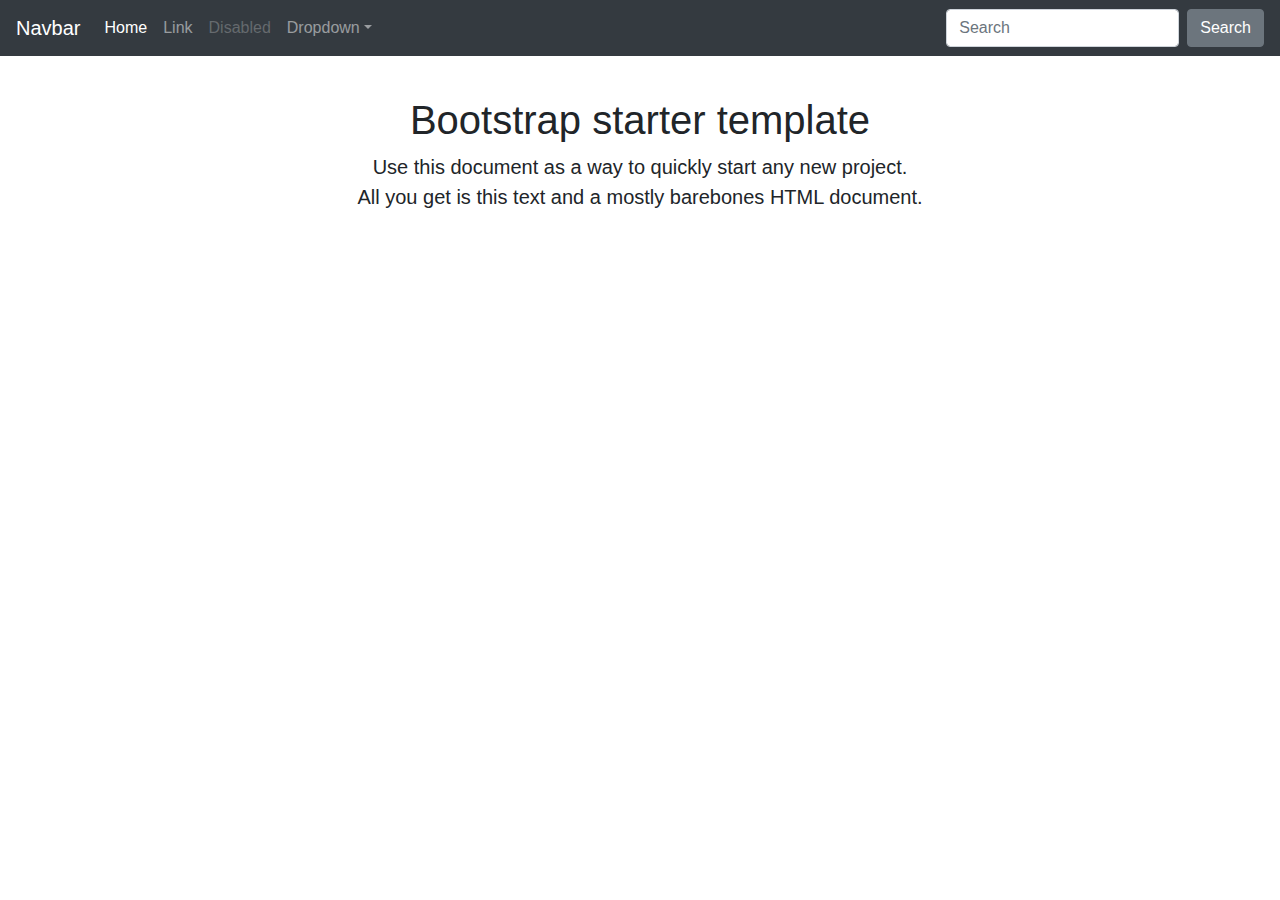
==== index.html @ 19cb0a3c "first commit" ====
<!DOCTYPE html>
<html lang="en">

<head>
    <meta charset="utf-8">
    <meta name="viewport" content="width=device-width, initial-scale=1, shrink-to-fit=no">
    <meta name="description" content="">
    <meta name="author" content="">
    <link rel="icon" href="../../../../favicon.ico">
    <title>Starter Template · Bootstrap</title>
    
    <!--Template based on URL below-->
    <link rel="canonical" href="https://getbootstrap.com/docs/4.3/examples/starter-template/">

    <!-- Bootstrap core CSS -->
    <link rel="stylesheet" href="https://stackpath.bootstrapcdn.com/bootstrap/4.3.1/css/bootstrap.min.css" integrity="sha384-ggOyR0iXCbMQv3Xipma34MD+dH/1fQ784/j6cY/iJTQUOhcWr7x9JvoRxT2MZw1T" crossorigin="anonymous">

    <!-- Place your stylesheet here-->
    <link href="css/stylesheet.css" rel="stylesheet" type="text/css">
</head>

<body>

<nav class="navbar navbar-expand-md navbar-dark bg-dark fixed-top">
    <a class="navbar-brand" href="#">Navbar</a>
    <button class="navbar-toggler" type="button" data-toggle="collapse" data-target="#navbarsExampleDefault" aria-controls="navbarsExampleDefault" aria-expanded="false" aria-label="Toggle navigation">
        <span class="navbar-toggler-icon"></span>
    </button>

    <div class="collapse navbar-collapse" id="navbarsExampleDefault">
        <ul class="navbar-nav mr-auto">
            <li class="nav-item active">
                <a class="nav-link" href="#">Home <span class="sr-only">(current)</span></a>
            </li>
            <li class="nav-item">
                <a class="nav-link" href="#">Link</a>
            </li>
            <li class="nav-item">
                <a class="nav-link disabled" href="#" tabindex="-1" aria-disabled="true">Disabled</a>
            </li>
            <li class="nav-item dropdown">
                <a class="nav-link dropdown-toggle" href="#" id="dropdown01" data-toggle="dropdown" aria-haspopup="true" aria-expanded="false">Dropdown</a>
                <div class="dropdown-menu" aria-labelledby="dropdown01">
                    <a class="dropdown-item" href="#">Action</a>
                    <a class="dropdown-item" href="#">Another action</a>
                    <a class="dropdown-item" href="#">Something else here</a>
                </div>
            </li>
        </ul>
        <form class="form-inline my-2 my-lg-0">
            <input class="form-control mr-sm-2" type="text" placeholder="Search" aria-label="Search">
            <button class="btn btn-secondary my-2 my-sm-0" type="submit">Search</button>
        </form>
    </div>
</nav>

    <main role="main" class="container">

        <div class="text-center mt-5 pt-5">
            <h1>Bootstrap starter template</h1>
            <p class="lead">Use this document as a way to quickly start any new project.<br> All you get is this text and a mostly barebones HTML document.</p>
        </div>

    </main><!-- /.container -->


    <!-- Bootstrap core JavaScript
    ================================================== -->
    <!-- Placed at the end of the document so the pages load faster -->
    <script src="https://code.jquery.com/jquery-3.3.1.slim.min.js" integrity="sha384-q8i/X+965DzO0rT7abK41JStQIAqVgRVzpbzo5smXKp4YfRvH+8abtTE1Pi6jizo" crossorigin="anonymous"></script>
    <script src="https://cdnjs.cloudflare.com/ajax/libs/popper.js/1.14.7/umd/popper.min.js" integrity="sha384-UO2eT0CpHqdSJQ6hJty5KVphtPhzWj9WO1clHTMGa3JDZwrnQq4sF86dIHNDz0W1" crossorigin="anonymous"></script>
    <script src="https://stackpath.bootstrapcdn.com/bootstrap/4.3.1/js/bootstrap.min.js" integrity="sha384-JjSmVgyd0p3pXB1rRibZUAYoIIy6OrQ6VrjIEaFf/nJGzIxFDsf4x0xIM+B07jRM" crossorigin="anonymous"></script>
    
    <script src="js/script.js"></script>

</body>
</html>
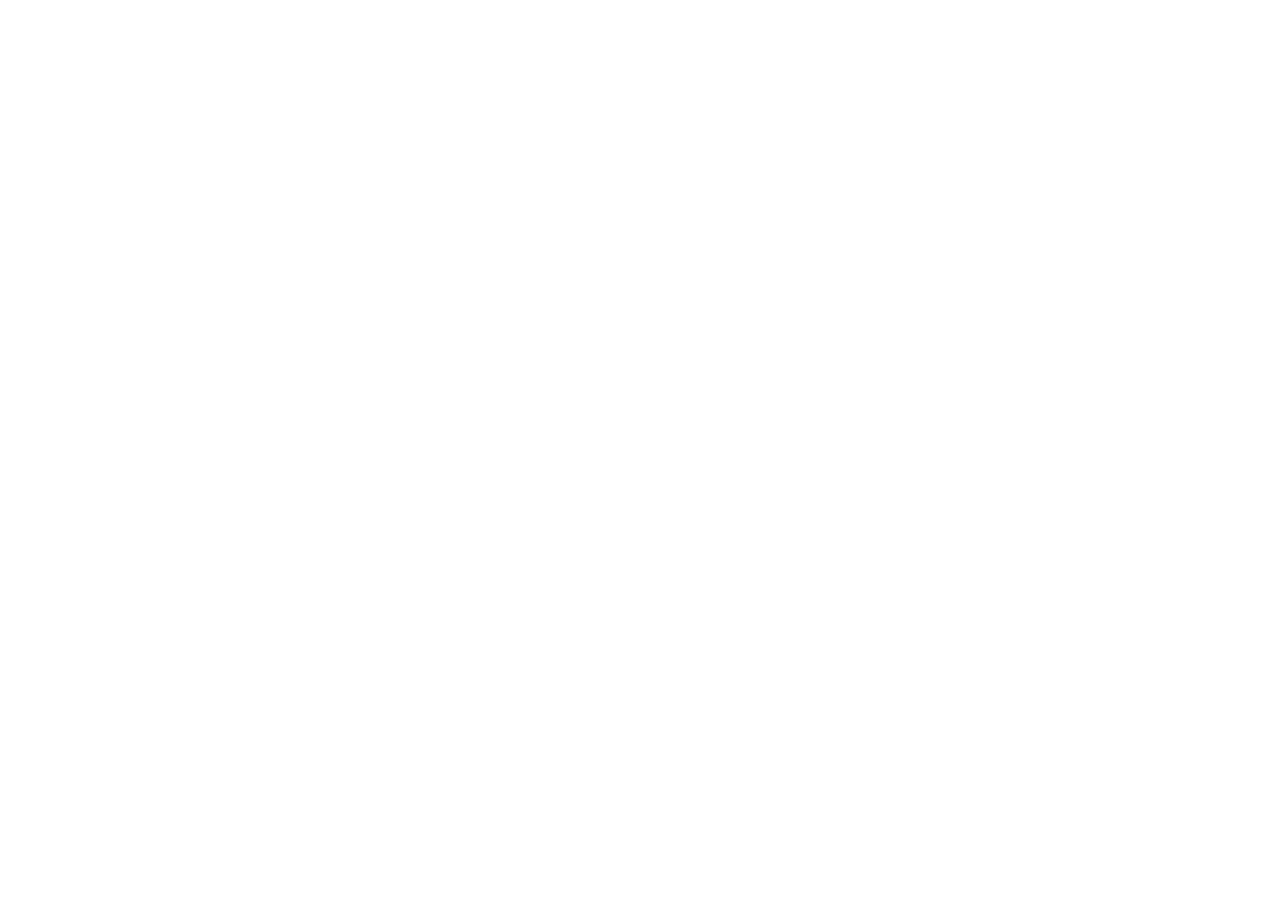
==== commit 847b1616: "navbar tracker done" ====
--- a/index.html
+++ b/index.html
@@ -9,69 +9,27 @@
     <link rel="icon" href="../../../../favicon.ico">
     <title>Starter Template · Bootstrap</title>
     
-    <!--Template based on URL below-->
-    <link rel="canonical" href="https://getbootstrap.com/docs/4.3/examples/starter-template/">
-
     <!-- Bootstrap core CSS -->
-    <link rel="stylesheet" href="https://stackpath.bootstrapcdn.com/bootstrap/4.3.1/css/bootstrap.min.css" integrity="sha384-ggOyR0iXCbMQv3Xipma34MD+dH/1fQ784/j6cY/iJTQUOhcWr7x9JvoRxT2MZw1T" crossorigin="anonymous">
-
+    <link href="https://cdn.jsdelivr.net/npm/bootstrap@5.2.0-beta1/dist/css/bootstrap.min.css" rel="stylesheet" integrity="sha384-0evHe/X+R7YkIZDRvuzKMRqM+OrBnVFBL6DOitfPri4tjfHxaWutUpFmBp4vmVor" crossorigin="anonymous">
+    <script src="https://kit.fontawesome.com/2605022e81.js" crossorigin="anonymous"></script>
     <!-- Place your stylesheet here-->
     <link href="css/stylesheet.css" rel="stylesheet" type="text/css">
 </head>
 
 <body>
 
-<nav class="navbar navbar-expand-md navbar-dark bg-dark fixed-top">
-    <a class="navbar-brand" href="#">Navbar</a>
-    <button class="navbar-toggler" type="button" data-toggle="collapse" data-target="#navbarsExampleDefault" aria-controls="navbarsExampleDefault" aria-expanded="false" aria-label="Toggle navigation">
-        <span class="navbar-toggler-icon"></span>
-    </button>
-
-    <div class="collapse navbar-collapse" id="navbarsExampleDefault">
-        <ul class="navbar-nav mr-auto">
-            <li class="nav-item active">
-                <a class="nav-link" href="#">Home <span class="sr-only">(current)</span></a>
-            </li>
-            <li class="nav-item">
-                <a class="nav-link" href="#">Link</a>
-            </li>
-            <li class="nav-item">
-                <a class="nav-link disabled" href="#" tabindex="-1" aria-disabled="true">Disabled</a>
-            </li>
-            <li class="nav-item dropdown">
-                <a class="nav-link dropdown-toggle" href="#" id="dropdown01" data-toggle="dropdown" aria-haspopup="true" aria-expanded="false">Dropdown</a>
-                <div class="dropdown-menu" aria-labelledby="dropdown01">
-                    <a class="dropdown-item" href="#">Action</a>
-                    <a class="dropdown-item" href="#">Another action</a>
-                    <a class="dropdown-item" href="#">Something else here</a>
-                </div>
-            </li>
-        </ul>
-        <form class="form-inline my-2 my-lg-0">
-            <input class="form-control mr-sm-2" type="text" placeholder="Search" aria-label="Search">
-            <button class="btn btn-secondary my-2 my-sm-0" type="submit">Search</button>
-        </form>
-    </div>
-</nav>
-
-    <main role="main" class="container">
-
-        <div class="text-center mt-5 pt-5">
-            <h1>Bootstrap starter template</h1>
-            <p class="lead">Use this document as a way to quickly start any new project.<br> All you get is this text and a mostly barebones HTML document.</p>
-        </div>
-
-    </main><!-- /.container -->
+     <main></main>
 
 
     <!-- Bootstrap core JavaScript
     ================================================== -->
     <!-- Placed at the end of the document so the pages load faster -->
-    <script src="https://code.jquery.com/jquery-3.3.1.slim.min.js" integrity="sha384-q8i/X+965DzO0rT7abK41JStQIAqVgRVzpbzo5smXKp4YfRvH+8abtTE1Pi6jizo" crossorigin="anonymous"></script>
     <script src="https://cdnjs.cloudflare.com/ajax/libs/popper.js/1.14.7/umd/popper.min.js" integrity="sha384-UO2eT0CpHqdSJQ6hJty5KVphtPhzWj9WO1clHTMGa3JDZwrnQq4sF86dIHNDz0W1" crossorigin="anonymous"></script>
     <script src="https://stackpath.bootstrapcdn.com/bootstrap/4.3.1/js/bootstrap.min.js" integrity="sha384-JjSmVgyd0p3pXB1rRibZUAYoIIy6OrQ6VrjIEaFf/nJGzIxFDsf4x0xIM+B07jRM" crossorigin="anonymous"></script>
+    <script src="https://cdn.jsdelivr.net/npm/bootstrap@5.2.0-beta1/dist/js/bootstrap.bundle.min.js" integrity="sha384-pprn3073KE6tl6bjs2QrFaJGz5/SUsLqktiwsUTF55Jfv3qYSDhgCecCxMW52nD2" crossorigin="anonymous"></script>
     
+    <script src="https://d3js.org/d3.v7.min.js"></script>
     <script src="js/script.js"></script>
 
-</body>
+  </body>
 </html>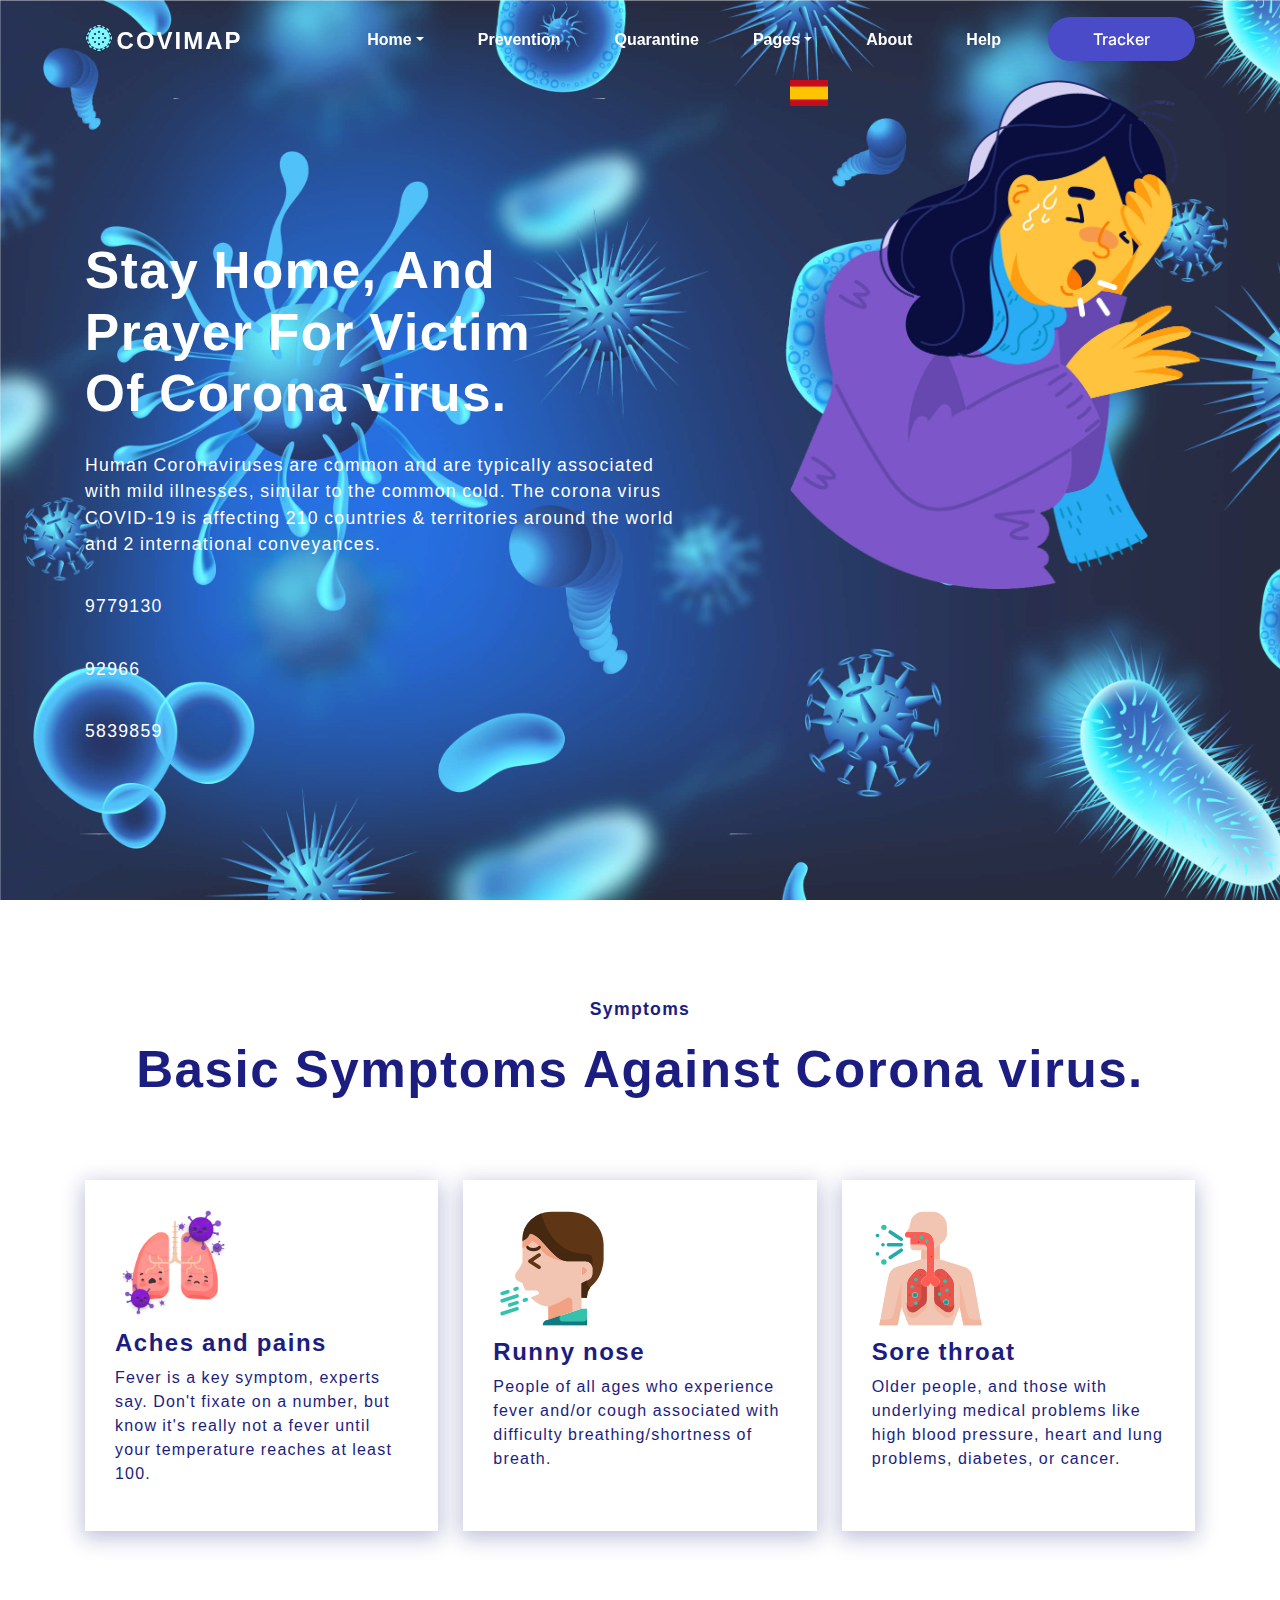
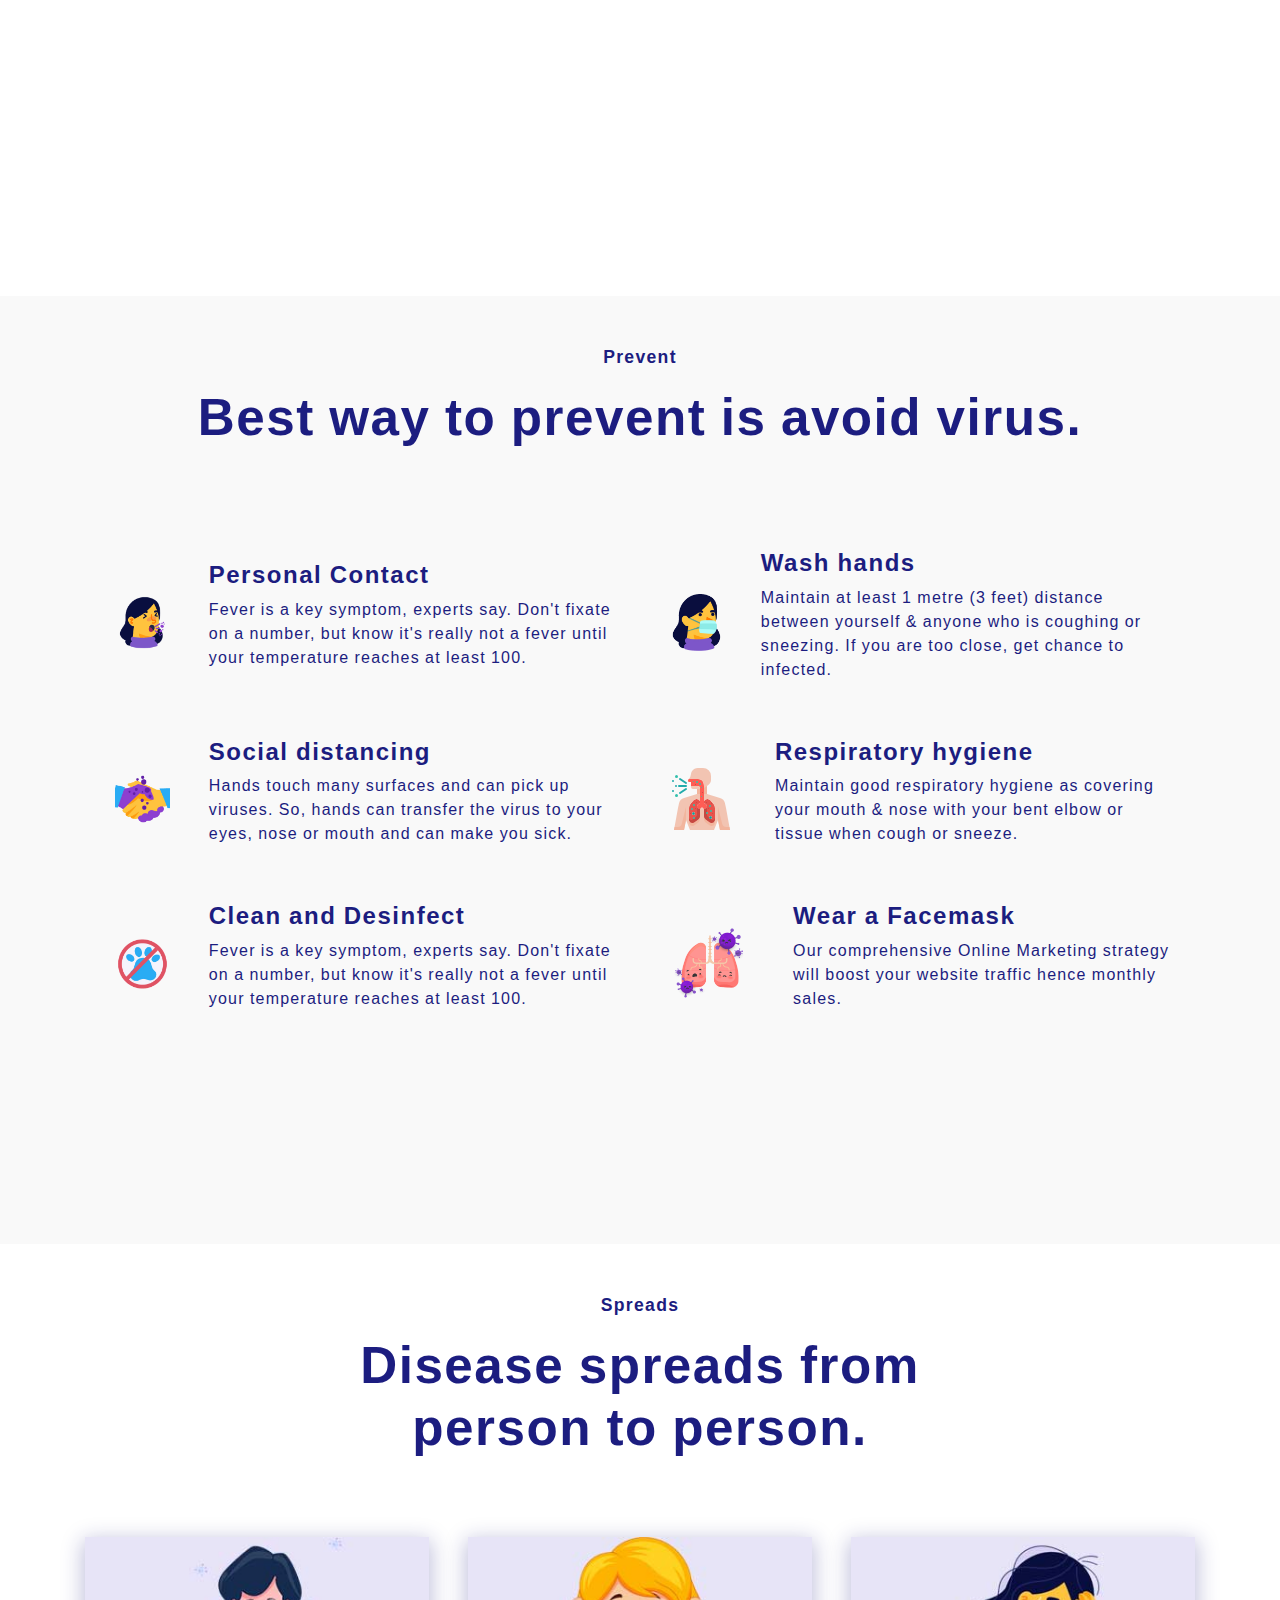
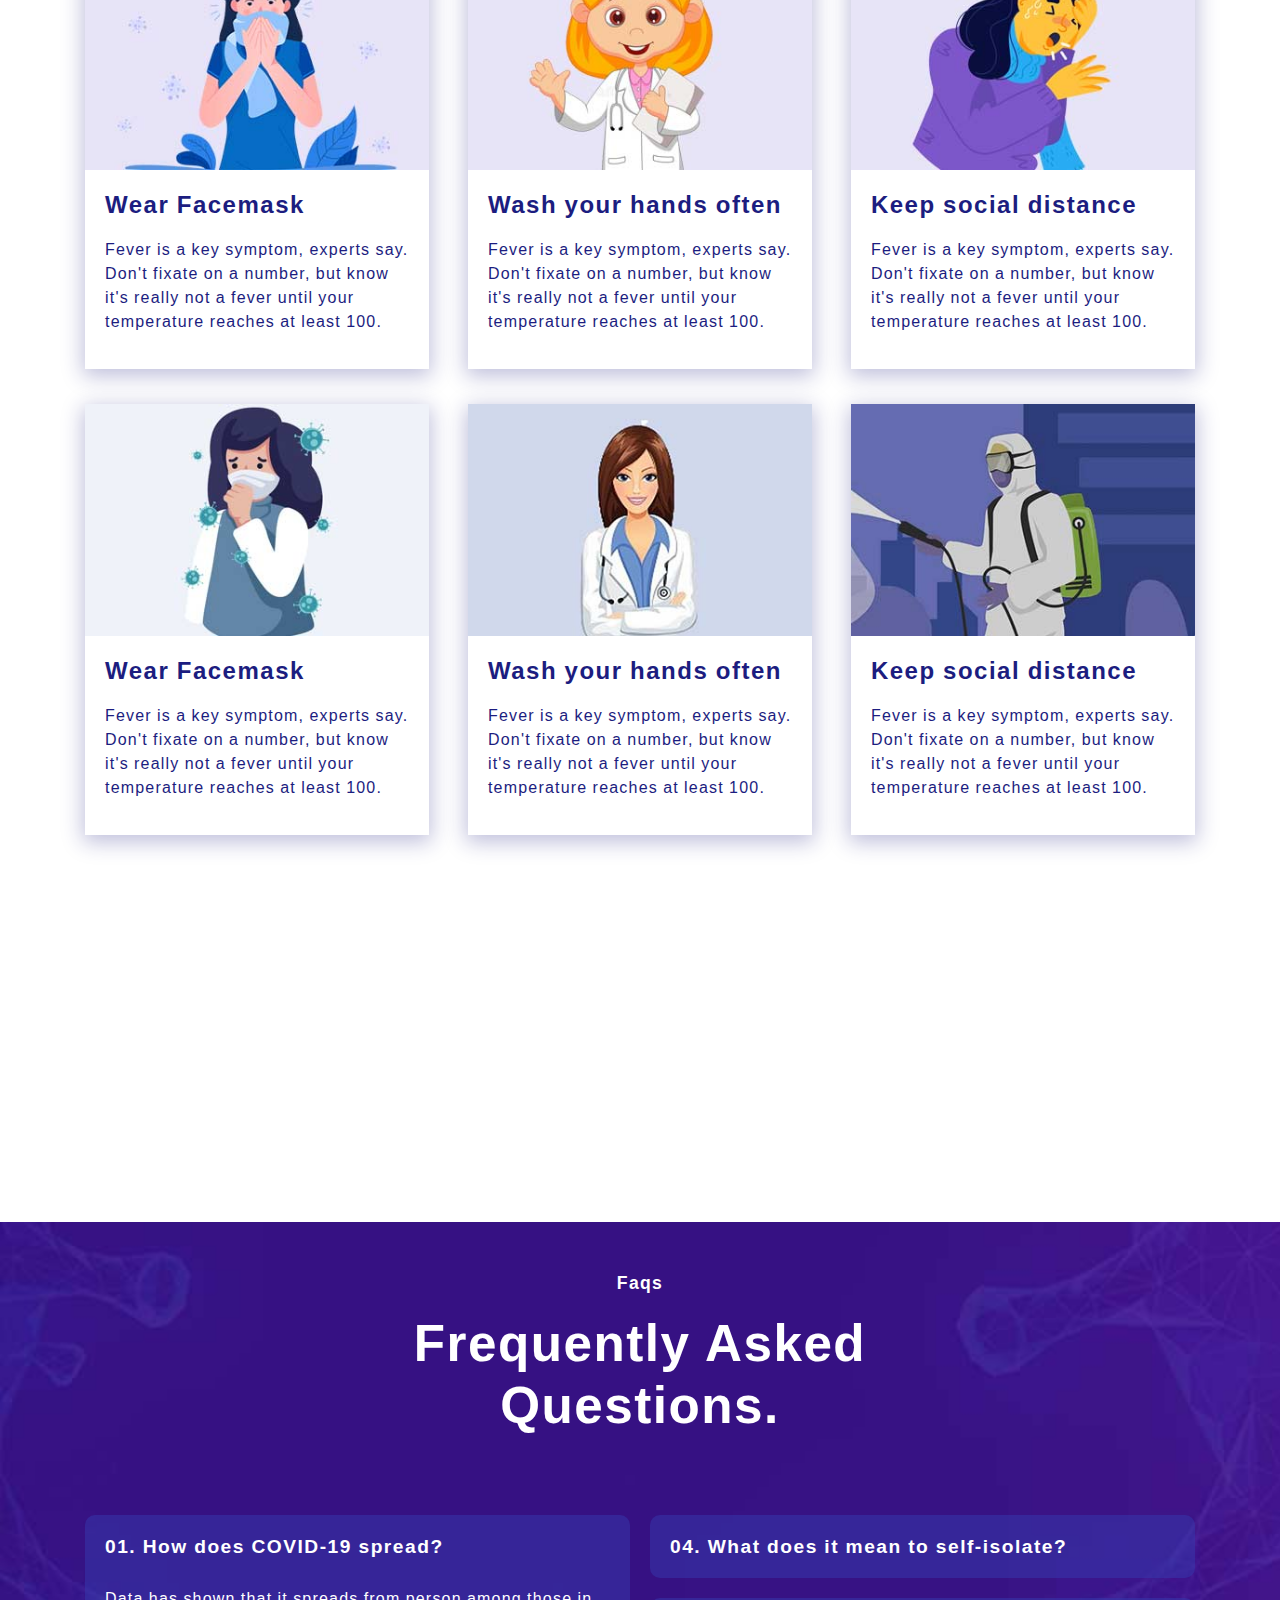
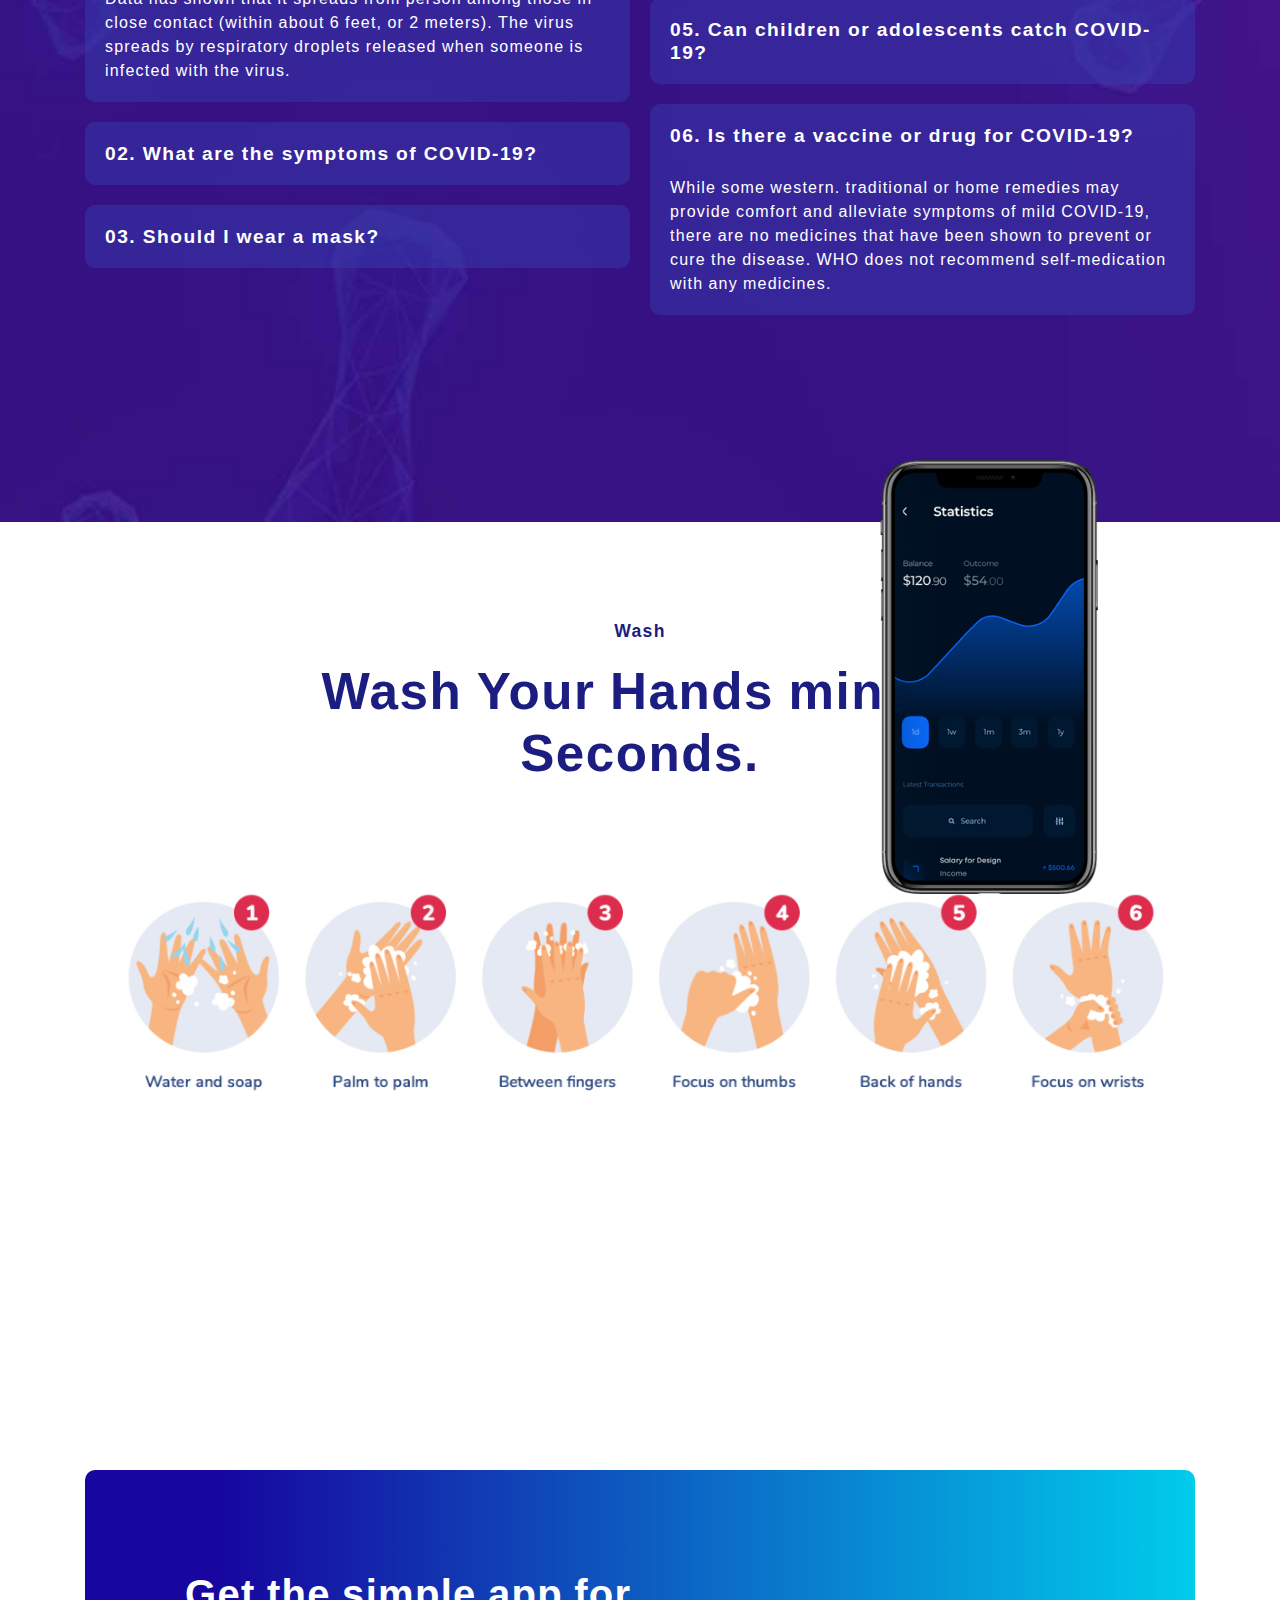
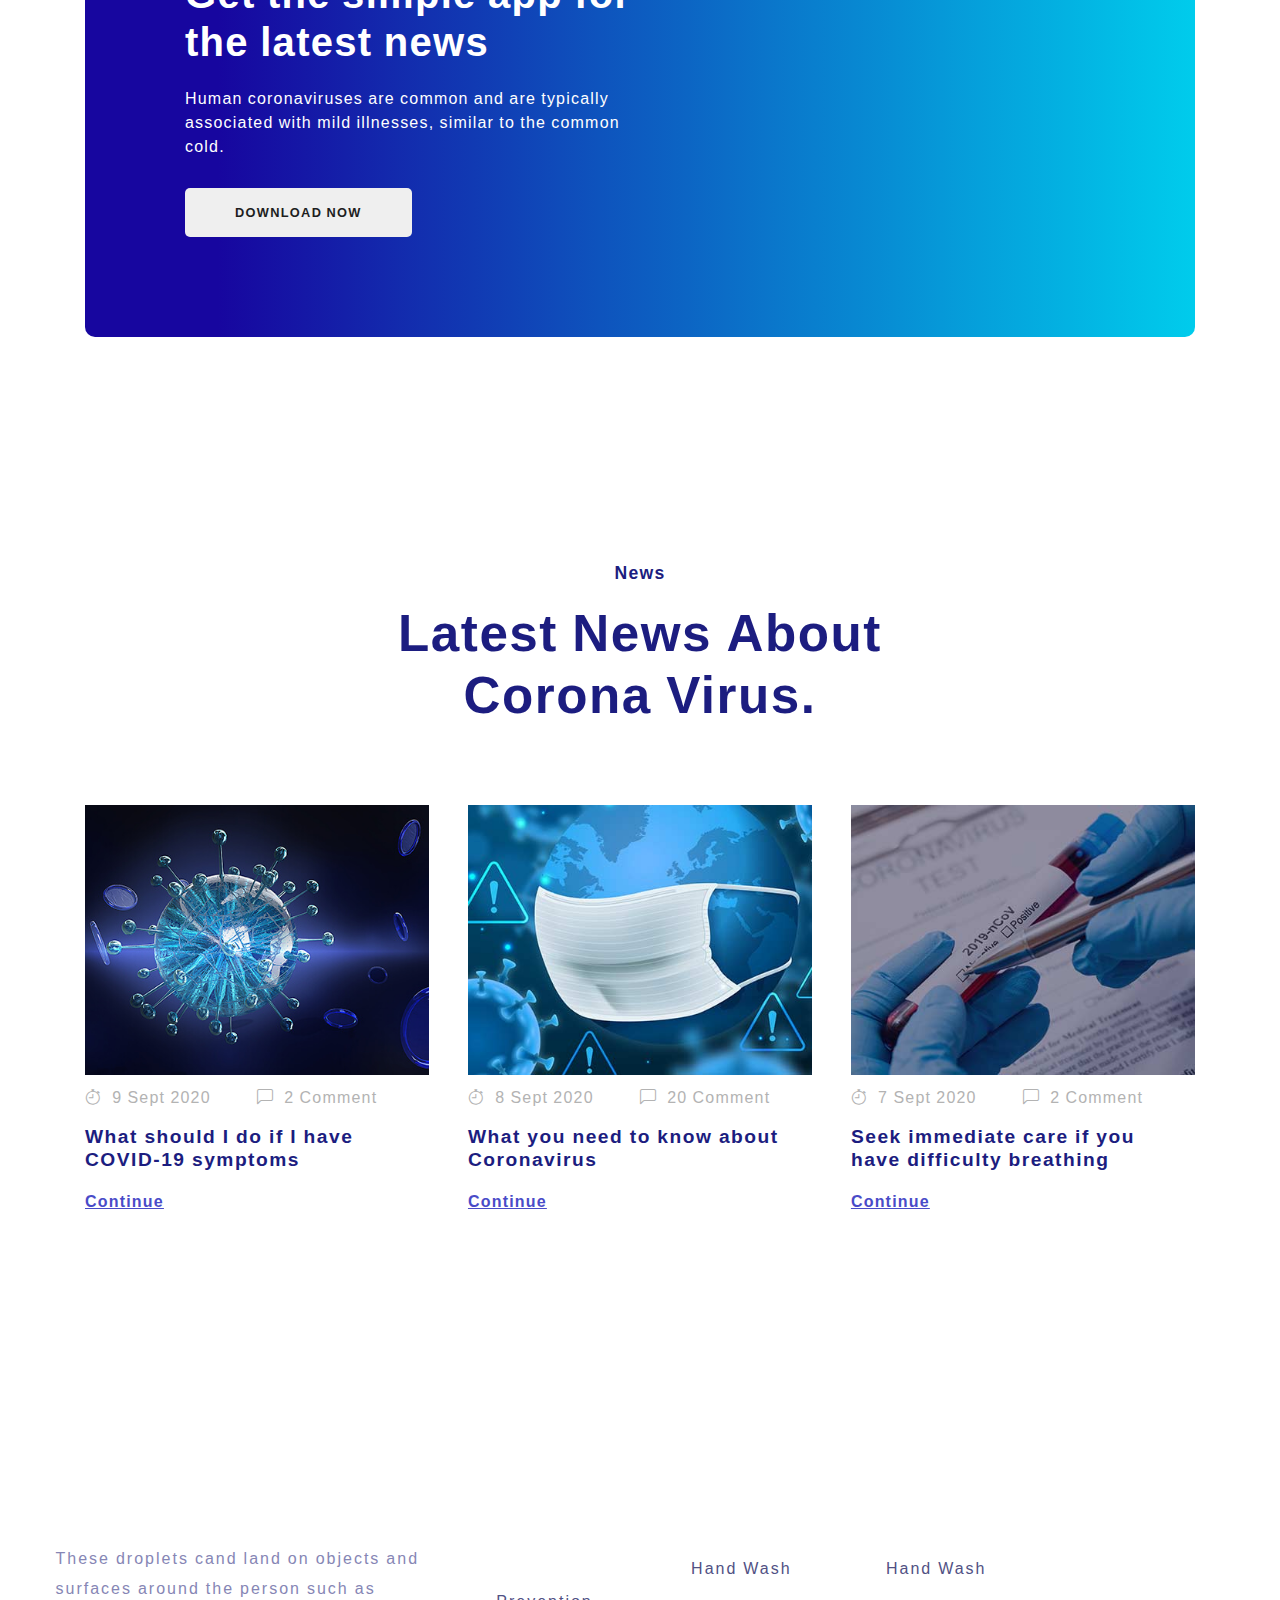
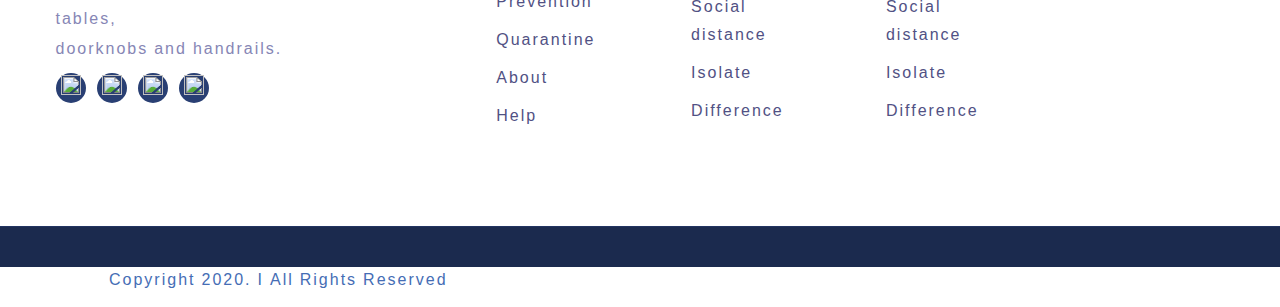
==== commit c74665e3: "guillemDev" ====
--- a/index.html
+++ b/index.html
@@ -7,29 +7,479 @@
     <meta name="description" content="">
     <meta name="author" content="">
     <link rel="icon" href="../../../../favicon.ico">
-    <title>Starter Template · Bootstrap</title>
+    <title>COVID Tracker</title>
     
+    <!--Template based on URL below-->
+    <link rel="canonical" href="https://getbootstrap.com/docs/4.3/examples/starter-template/">
+
     <!-- Bootstrap core CSS -->
-    <link href="https://cdn.jsdelivr.net/npm/bootstrap@5.2.0-beta1/dist/css/bootstrap.min.css" rel="stylesheet" integrity="sha384-0evHe/X+R7YkIZDRvuzKMRqM+OrBnVFBL6DOitfPri4tjfHxaWutUpFmBp4vmVor" crossorigin="anonymous">
-    <script src="https://kit.fontawesome.com/2605022e81.js" crossorigin="anonymous"></script>
+    <link rel="stylesheet" href="https://stackpath.bootstrapcdn.com/bootstrap/4.3.1/css/bootstrap.min.css" integrity="sha384-ggOyR0iXCbMQv3Xipma34MD+dH/1fQ784/j6cY/iJTQUOhcWr7x9JvoRxT2MZw1T" crossorigin="anonymous">
+
+		<!-- Bootstrap icons -->
+		<link rel="stylesheet" href="https://cdn.jsdelivr.net/npm/bootstrap-icons@1.3.0/font/bootstrap-icons.css">
+
     <!-- Place your stylesheet here-->
     <link href="css/stylesheet.css" rel="stylesheet" type="text/css">
 </head>
 
 <body>
-
-     <main></main>
-
-
-    <!-- Bootstrap core JavaScript
-    ================================================== -->
-    <!-- Placed at the end of the document so the pages load faster -->
-    <script src="https://cdnjs.cloudflare.com/ajax/libs/popper.js/1.14.7/umd/popper.min.js" integrity="sha384-UO2eT0CpHqdSJQ6hJty5KVphtPhzWj9WO1clHTMGa3JDZwrnQq4sF86dIHNDz0W1" crossorigin="anonymous"></script>
-    <script src="https://stackpath.bootstrapcdn.com/bootstrap/4.3.1/js/bootstrap.min.js" integrity="sha384-JjSmVgyd0p3pXB1rRibZUAYoIIy6OrQ6VrjIEaFf/nJGzIxFDsf4x0xIM+B07jRM" crossorigin="anonymous"></script>
-    <script src="https://cdn.jsdelivr.net/npm/bootstrap@5.2.0-beta1/dist/js/bootstrap.bundle.min.js" integrity="sha384-pprn3073KE6tl6bjs2QrFaJGz5/SUsLqktiwsUTF55Jfv3qYSDhgCecCxMW52nD2" crossorigin="anonymous"></script>
-    
-    <script src="https://d3js.org/d3.v7.min.js"></script>
-    <script src="js/script.js"></script>
-
-  </body>
+	<nav class="navbar navbar-bar navbar-expand-lg navbar-dark fixed-top">
+		<div class="container">
+			<a class="navbar-brand" href="#">
+				<img src="/images/coronavirus.png" alt="Coronavirus">
+				COVIMAP
+			</a>
+			<button class="navbar-toggler" type="button" data-toggle="collapse" data-target="#navbarsExampleDefault" aria-controls="navbarsExampleDefault" aria-expanded="false" aria-label="Toggle navigation">
+					<span class="navbar-toggler-icon"></span>
+			</button>
+
+			<div class="collapse navbar-collapse" id="navbarsExampleDefault">
+					<ul class="navbar-nav ml-auto">
+							<li class="nav-item dropdown">
+									<a class="nav-link dropdown-toggle" href="#" id="dropdown01" data-toggle="dropdown" aria-haspopup="true" aria-expanded="false">Home</a>
+									<div class="dropdown-menu" aria-labelledby="dropdown01">
+											<a class="dropdown-item" href="#">Action</a>
+											<a class="dropdown-item" href="#">Another action</a>
+											<a class="dropdown-item" href="#">Something else here</a>
+									</div>
+							</li>
+
+							<li class="nav-item active">
+									<a class="nav-link" href="#">Prevention <span class="sr-only">(current)</span></a>
+							</li>
+
+							<li class="nav-item active">
+									<a class="nav-link" href="#">Quarantine <span class="sr-only">(current)</span></a>
+							</li>
+							
+							<li class="nav-item dropdown">
+									<a class="nav-link dropdown-toggle" href="#" id="dropdown01" data-toggle="dropdown" aria-haspopup="true" aria-expanded="false">Pages</a>
+									<div class="dropdown-menu" aria-labelledby="dropdown01">
+											<a class="dropdown-item" href="#">Action</a>
+											<a class="dropdown-item" href="#">Another action</a>
+											<a class="dropdown-item" href="#">Something else here</a>
+									</div>
+							</li>
+
+							<li class="nav-item active">
+									<a class="nav-link" href="#">About <span class="sr-only">(current)</span></a>
+							</li>
+
+							<li class="nav-item active">
+									<a class="nav-link" href="#">Help <span class="sr-only">(current)</span></a>
+							</li>
+					</ul>
+					<button type="button" class="btn btn-primary">Tracker</button>
+			</div>
+		</div>
+	</nav>
+
+	<main id="hero-1" class="hero-1">
+		<div class="container">
+			<div class="hero-1-box">
+				<div class="hero-1-box-1">
+					<h1>Stay Home, And <br>
+							Prayer For Victim <br>
+							Of Corona virus.
+					</h1>
+
+					<p>Human Coronaviruses are common and are typically associated with mild illnesses, 
+						similar to the common cold. The corona virus COVID-19 is affecting 210 countries 
+						& territories	around the world and 2 international conveyances.
+					</p>
+
+					<div class="country-box">
+						<div class="country-stats-1">
+							<img src="/images/spain_flag.png" alt="Spanish Flag">
+						</div>
+
+						<div class="country-stats-2">
+							<p>9779130</p>
+							<p>92966</p>
+							<p>5839859</p>
+						</div>
+					</div>
+				</div>
+				<div class="hero-1-box-2">
+					<img src="/images/banner-right-image1.png" alt="Chica Covid">
+				</div>
+			</div>
+		</div>
+	</main>
+
+	<section id="hero-2" class="container">
+		<div class="text-center mt-5 pt-5">
+				<p>Symptoms</p>
+				<h1>Basic Symptoms Against Corona virus.</h1>
+		</div>
+
+		<div class="illness-box">
+			<div class="illness-box-1">
+				<img src="/images/lungs.png" alt="Lung illness">
+				<h2>Aches and pains</h2>
+				<p>Fever is a key symptom, experts say. Don't fixate on a number, but know it's really not a fever until your temperature reaches at least 100.</p>
+			</div>
+			<div class="illness-box-2">
+				<img src="/images/cough.svg" alt="Cough illness">
+				<h2>Runny nose</h2>
+				<p>People of all ages who experience fever and/or cough associated with difficulty breathing/shortness of breath.</p>
+			</div>
+			<div class="illness-box-3">
+				<img src="/images/breathing.svg" alt="Breath illness">
+				<h2>Sore throat</h2>
+				<p>Older people, and those with underlying medical problems like high blood pressure, heart and lung problems, diabetes, or cancer.</p>
+			</div>
+		</div>
+	</section>
+
+	<div class="hero-3-background-color">
+		<section id="hero-3" class="container">
+			<div class="text-center mt-5 pt-5">
+				<p>Prevent</p>
+				<h1>Best way to prevent is avoid virus.</h1>
+			</div>
+
+			<div class="prevent-box">
+				<div class="prevent-box-1">
+					<div class="prevent-box-hexagon">
+						<img src="/images/icon2.png" alt="Icon 1">
+					</div>
+					<div class="prevent-box-1-info">
+						<h2>Personal Contact</h2>
+						<p>Fever is a key symptom, experts say. Don't fixate on a number, but know it's really not a fever until your temperature reaches at least 100.</p>
+					</div>
+				</div>
+
+				<div class="prevent-box-2">
+					<div class="prevent-box-hexagon">
+						<img src="/images/icon4.png" alt="Icon 2">
+					</div>
+					<div class="prevent-box-2-info">
+						<h2>Wash hands</h2>
+						<p>Maintain at least 1 metre (3 feet) distance between yourself & anyone who is coughing or sneezing. If you are too close, get chance to infected.</p>
+					</div>
+				</div>
+
+				<div class="prevent-box-3">
+					<div class="prevent-box-hexagon">
+						<img src="/images/icon5.png" alt="Icon 3">
+					</div>
+					<div class="prevent-box-3-info">
+						<h2>Social distancing</h2>
+						<p>Hands touch many surfaces and can pick up viruses. So, hands can transfer the virus to your eyes, nose or mouth and can make you sick.</p>
+					</div>
+				</div>
+
+				<div class="prevent-box-4">
+					<div class="prevent-box-hexagon">
+						<img src="/images/breathing.svg" alt="Icon 4">
+					</div>
+					<div class="prevent-box-4-info">
+						<h2>Respiratory hygiene</h2>
+						<p>Maintain good respiratory hygiene as covering your mouth & nose with your bent elbow or tissue when cough or sneeze.</p>
+					</div>
+				</div>
+
+				<div class="prevent-box-5">
+					<div class="prevent-box-hexagon">
+						<img src="/images/icon6.png" alt="Icon 5">
+					</div>
+					<div class="prevent-box-5-info">
+						<h2>Clean and Desinfect</h2>
+						<p>Fever is a key symptom, experts say. Don't fixate on a number, but know it's really not a fever until your temperature reaches at least 100.</p>
+					</div>
+				</div>
+
+				<div class="prevent-box-6">
+					<div class="prevent-box-hexagon">
+						<img src="/images/lungs.png" alt="Icon 6">
+					</div>
+					<div class="prevent-box-6-info">
+						<h2>Wear a Facemask</h2>
+						<p>Our comprehensive Online Marketing strategy will boost your website traffic hence monthly sales.</p>
+					</div>
+				</div>
+			</div>
+		</section>
+
+		<div class="hero-4-background-color">
+			<section id="hero-4" class="container">
+				<div class="text-center mt-5 pt-5">
+					<p>Spreads</p>
+					<h1>Disease spreads from <br>
+						person to person.
+					</h1>
+				</div>
+
+				<div class="spreads-box">
+					<div class="spreads-box-1">
+						<img src="/images/p-1.jpg" alt="Image 1">
+						<h2>Wear Facemask</h2>
+						<p>Fever is a key symptom, experts say. Don't fixate on a number, but know it's really not a fever until your temperature reaches at least 100.</p>
+					</div>
+
+					<div class="spreads-box-2">
+						<img src="/images/p-2.jpg" alt="Image 2">
+						<h2>Wash your hands often</h2>
+						<p>Fever is a key symptom, experts say. Don't fixate on a number, but know it's really not a fever until your temperature reaches at least 100.</p>
+					</div>
+
+					<div class="spreads-box-3">
+						<img src="/images/p-3.jpg" alt="Image 3">
+						<h2>Keep social distance</h2>
+						<p>Fever is a key symptom, experts say. Don't fixate on a number, but know it's really not a fever until your temperature reaches at least 100.</p>
+					</div>
+
+					<div class="spreads-box-4">
+						<img src="/images/p-4.jpg" alt="Image 4">
+						<h2>Wear Facemask</h2>
+						<p>Fever is a key symptom, experts say. Don't fixate on a number, but know it's really not a fever until your temperature reaches at least 100.</p>
+					</div>
+
+					<div class="spreads-box-5">
+						<img src="/images/p-5.jpg" alt="Image 5">
+						<h2>Wash your hands often</h2>
+						<p>Fever is a key symptom, experts say. Don't fixate on a number, but know it's really not a fever until your temperature reaches at least 100.</p>
+					</div>
+
+					<div class="spreads-box-6">
+						<img src="/images/p-6.jpg" alt="Image 6">
+						<h2>Keep social distance</h2>
+						<p>Fever is a key symptom, experts say. Don't fixate on a number, but know it's really not a fever until your temperature reaches at least 100.</p>
+					</div>
+				</div>
+			</section>
+
+			<div class="hero-5-background-image">
+				<div id="hero-5" class="container">
+					<div class="text-center mt-5 pt-5">
+						<p>Faqs</p>
+						<h1>Frequently Asked <br>
+							Questions.
+						</h1>
+					</div>
+
+					<div class="faqs-box">
+						<div class="faqs-box-1">
+							<div class="faqs-box-1-1">
+								<h3>01. How does COVID-19 spread?</h3>
+								<p>Data has shown that it spreads from person among
+									those in close contact (within about 6 feet, or 2 meters).
+									The virus spreads by respiratory droplets released when 
+									someone is infected with the virus.
+								</p>
+							</div>
+							<div class="faqs-box-1-2">
+								<h3>02. What are the symptoms of COVID-19?</h3>
+							</div>
+							<div class="faqs-box-1-3">
+								<h3>03. Should I wear a mask?</h3>
+							</div>
+						</div>
+
+						<div class="faqs-box-2">
+							<div class="faqs-box-2-1">
+								<h3>04. What does it mean to self-isolate?</h3>
+							</div>
+							<div class="faqs-box-2-2">
+								<h3>05. Can children or adolescents catch COVID-19?</h3>
+							</div>
+							<div class="faqs-box-2-3">
+								<h3>06. Is there a vaccine or drug for COVID-19?</h3>
+								<p>While some western. traditional or home remedies may
+									provide comfort and alleviate symptoms of mild COVID-19,
+									there are no medicines that have been shown to prevent or cure
+									the disease. WHO does not recommend self-medication with any medicines.
+								</p>
+							</div>
+						</div>
+					</div>
+				</div>
+			</div>
+
+			<div class="hero-6-background-color">
+				<div id="hero-6" class="container">
+					<div class="text-center mt-5 pt-5">
+						<p>Wash</p>
+						<h1>Wash Your Hands min 20 <br>
+							Seconds.
+						</h1>
+					</div>
+					<div class="hero-6-image">
+						<img src="/images/wash.png" alt="Wash Hands">
+					</div>
+				</div>
+			</div>
+
+			<div class="hero-7-background-color">
+				<div id="hero-7" class="container">
+					<div class="app-box-background-color">
+						<div class="app-box">
+							<div class="app-box-1">
+								<h2>Get the simple app for the latest news</h2>
+								<p>Human coronaviruses are common and are typically associated with mild illnesses, similar to the common cold.</p>
+								<button type="submit">DOWNLOAD NOW</button>
+							</div>
+							<div class="app-box-2">
+								<img src="/images/phone-1.png" alt="iPhone 1">
+							</div>
+						</div>
+					</div>
+				</div>
+			</div>
+
+			<div class="hero-8-background-color">
+				<div id="hero-8" class="container">
+					<div class="text-center mt-5 pt-5">
+						<p>News</p>
+						<h1>Latest News About <br>
+							Corona Virus.
+						</h1>
+					</div>
+
+					<div class="news-box">
+						<div class="news-box-1">
+							<img src="/images/blog-1.jpg" alt="Image 1">
+							<div class="news-box-data">
+								<div class="news-box-data-1">
+									<p><i class="bi bi-stopwatch"></i>9 Sept 2020</p>
+								</div>
+								<div class="news-box-data-2">
+									<p><i class="bi bi-chat-left"></i>2 Comment</p>
+								</div>
+							</div>
+							<h2>What should I do if I have COVID-19 symptoms</h2>
+							<a href="#">Continue</a>
+						</div>
+						<div class="news-box-2">
+							<img src="/images/blog-2.jpg" alt="Image 1">
+							<div class="news-box-data">
+								<div class="news-box-data-1">
+									<p><i class="bi bi-stopwatch"></i>8 Sept 2020</p>
+								</div>
+								<div class="news-box-data-2">
+									<p><i class="bi bi-chat-left"></i>20 Comment</p>
+								</div>
+							</div>
+							<h2>What you need to know about Coronavirus</h2>
+							<a href="#">Continue</a>
+						</div>
+						<div class="news-box-3">
+							<img src="/images/blog-3.jpg" alt="Image 1">
+							<div class="news-box-data">
+								<div class="news-box-data-1">
+									<p><i class="bi bi-stopwatch"></i>7 Sept 2020</p>
+								</div>
+								<div class="news-box-data-2">
+									<p><i class="bi bi-chat-left"></i>2 Comment</p>
+								</div>
+							</div>
+							<h2>Seek immediate care if you have difficulty breathing</h2>
+							<a href="#">Continue</a>
+						</div>
+					</div>
+				</div>
+			</div>
+		</div>
+	</div>
+
+	<footer>
+		<div class="bottom">
+				<div class="container">
+					<div class="seccion1">
+							<img src="images/logo-white.png">
+							<p class="subti">These droplets cand land on objects and<br>surfaces around the person such as
+									tables,<br>doorknobs and handrails.</p>
+							<div class="red-social">
+									<div class="container-reds">
+											<img src="images/icons/facebook.png" class="Facebook" height="20" width="20">
+									</div>
+									<div class="container-reds">
+											<img src="images/icons/Twitter.png" class="Twitter" height="20" width="20">
+									</div>
+									<div class="container-reds">
+											<img src="images/icons/Linkedin.png" class="Linkedin" height="20" width="20">
+									</div>
+									<div class="container-reds">
+											<img src="images/icons/Youtube.png" class="Youtube" height="20" width="20">
+									</div>
+							</div>
+					</div>
+					<div class="container2">
+						<div class="seccion2">
+								<h3 class="Titulo">Quick Links</h3>
+								<ul style="list-style-type: none;">
+										<li>
+												<a class="sub">Prevention</a>
+										</li>
+										<li>
+												<a class="sub">Quarantine</a>
+										</li>
+										<li>
+												<a class="sub">About</a>
+										</li>
+										<li>
+												<a class="sub">Help</a>
+										</li>
+								</ul>
+						</div>
+					</div>
+						<div class="container3">
+							<div class="seccion3">
+									<h3 class="Titulo">About</h3>
+									<ul style="list-style-type: none;">
+											<li> <a class="sub">Hand Wash</a> </li>
+											<li>
+													<a class="sub">Social distance</a>
+											</li>
+											<li>
+													<a class="sub">Isolate</a>
+											</li>
+											<li>
+													<a class="sub">Difference</a>
+											</li>
+									</ul>
+							</div>
+						</div>
+						<div class="container4">
+							<div class="seccion4">
+									<h3 class="Titulo">Help</h3>
+									<ul style="list-style-type: none;">
+											<li>
+													<a class="sub">Hand Wash</a>
+											</li>
+											<li>
+													<a class="sub">Social distance</a>
+											</li>
+											<li>
+													<a class="sub">Isolate</a>
+											</li>
+											<li>
+													<a class="sub">Difference</a>
+											</li>
+									</ul>
+							</div>
+						</div>
+				</div>
+		</div>
+		<div class="before"></div>
+		<div class="copyright">
+				<div class="container">
+								<div class="marca">
+												<p>© Copyright 2020. I All Rights Reserved</p>
+										</div>
+								</div>
+						</div>
+</footer>
+
+	<!-- Bootstrap core JavaScript
+	================================================== -->
+	<!-- Placed at the end of the document so the pages load faster -->
+	<script src="https://code.jquery.com/jquery-3.3.1.slim.min.js" integrity="sha384-q8i/X+965DzO0rT7abK41JStQIAqVgRVzpbzo5smXKp4YfRvH+8abtTE1Pi6jizo" crossorigin="anonymous"></script>
+	<script src="https://cdnjs.cloudflare.com/ajax/libs/popper.js/1.14.7/umd/popper.min.js" integrity="sha384-UO2eT0CpHqdSJQ6hJty5KVphtPhzWj9WO1clHTMGa3JDZwrnQq4sF86dIHNDz0W1" crossorigin="anonymous"></script>
+	<script src="https://stackpath.bootstrapcdn.com/bootstrap/4.3.1/js/bootstrap.min.js" integrity="sha384-JjSmVgyd0p3pXB1rRibZUAYoIIy6OrQ6VrjIEaFf/nJGzIxFDsf4x0xIM+B07jRM" crossorigin="anonymous"></script>
+	
+	<script src="js/script.js"></script>
+
+</body>
 </html>--- a/css/stylesheet.css
+++ b/css/stylesheet.css
@@ -0,0 +1,739 @@
+@import url('https://fonts.googleapis.com/css2?family=Inter:wght@100;200;300;400;500;600;700;800;900&family=Kanit:ital,wght@0,100;0,200;0,300;0,400;0,500;1,100;1,200;1,300;1,400;1,500&family=Montserrat:ital,wght@0,100;0,200;0,300;0,400;0,500;0,600;0,700;0,800;0,900;1,100;1,200;1,300;1,400;1,500;1,600;1,700;1,800;1,900&family=Permanent+Marker&family=Poppins:ital,wght@0,100;0,200;0,300;0,400;0,500;0,600;0,700;0,800;0,900;1,100;1,200;1,300;1,400;1,500;1,600;1,700;1,800;1,900&display=swap');
+@font-face {
+  font-family: 'Themify';
+  src: url("/fonts/themify.ttf");
+}
+@font-face {
+  font-family: 'FontAwesome';
+  src: url("/fonts/FontAwesome.otf");
+}
+@font-face {
+  font-family: 'Lanenar Lane';
+  src: url("/fonts/lanenar_Lane.ttf");
+}
+@font-face {
+  font-family: 'Glyphicons Halflings Regular';
+  src: url("/fonts/glyphicons-halflings-regular.ttf");
+}
+
+* {
+  margin: 0;
+  top: 0;
+  box-sizing: border-box;
+}
+
+:root {
+  --primary-color: #ffffff;
+  --secondary-color: #494bc8;
+  --third-color: #1c1d80;
+  --fourth-color: #1E1E1E;
+  --fifth-color: rgb(179, 179, 179);
+}
+
+body {
+  font-family: 'FontAwesome', sans-serif;
+  letter-spacing: 2px;
+}
+
+.navbar {
+  padding: 1rem 1rem !important;
+}
+
+.navbar-brand img {
+  width: 12%;
+  margin-right: -10px;
+  filter: invert(100%) hue-rotate(130deg) brightness(100%) contrast(100%);
+}
+
+/* icono website */
+.navbar-dark .navbar-brand {
+  color: var(--primary-color);
+  font-family: 'Themify', sans-serif;
+  font-weight: 900;
+  letter-spacing: 2px;
+  font-size: 1.5rem;
+}
+
+.navbar-dark .navbar-nav .nav-link {
+  color: var(--primary-color);
+  font-family: 'FontAwesome', sans-serif;
+  padding: 7px;
+  margin-right: 40px;
+  letter-spacing: normal;
+  font-weight: 600;
+}
+
+.navbar-dark .navbar-nav .nav-link:focus, .navbar-dark .navbar-nav .nav-link:hover {
+  color: rgba(255,255,255,.75);
+}
+
+.btn-primary {
+  color: #fff;
+  background-color: var(--secondary-color);
+  border: none;
+  border-radius: 50px;
+  padding: 10px 45px 10px 45px;
+  font-family: 'Inter', sans-serif;
+  font-weight: 500;
+  letter-spacing: normal;
+}
+
+.hero-1 {
+  width: 100%;
+  height: 100vh;
+  display: flex;
+  align-items: center;
+  justify-content: center;
+}
+
+.hero-1::before {    
+  content: "";
+  background-image: url("/images/3626307.jpg");
+  background-size: cover;
+  position: absolute;
+  top: 0px;
+  right: 0px;
+  bottom: 0px;
+  left: 0px;
+  opacity: 0.85;
+}
+
+.hero-1-box {
+  display: flex;
+  justify-content: flex-start;
+  align-items: center;
+}
+
+.hero-1-box-1 {
+  width: 55%;
+}
+
+.hero-1-box-2 {
+  width: 45%;
+}
+
+.hero-1-box-1 h1 {
+  color: var(--primary-color);
+  font-family: 'FontAwesome', sans-serif;
+  font-weight: 900;
+  letter-spacing: 1.5px;
+  font-size: 3.2rem;
+  font-style: bold;
+  padding-top: 100px;
+  position: relative;
+}
+
+.hero-1-box-1 p {
+  color: var(--primary-color);
+  font-family: 'FontAwesome', sans-serif;
+  font-weight: 500;
+  letter-spacing: 1.3px;
+  font-size: 1.1rem;
+  padding-top: 20px;
+  position: relative;
+
+}
+
+.hero-1-box img {
+  width: 32%;
+  position: absolute;
+  left: 790px;
+  top: 80px;
+}
+
+.country-stats-1 img {
+  width: 3%;
+}
+
+.country-stats-1 p {
+  border: 1px solid black;
+}
+
+#hero-2 {
+  height: 100vh;
+}
+
+.text-center p {
+  color: var(--third-color);
+  font-family: 'FontAwesome', sans-serif;
+  font-weight: 600;
+  letter-spacing: 1.3px;
+  font-size: 1.1rem;
+}
+
+.text-center h1 {
+  color: var(--third-color);
+  font-family: 'FontAwesome', sans-serif;
+  font-weight: 900;
+  letter-spacing: 1.5px;
+  font-size: 3.2rem;
+  font-style: bold;
+  margin-bottom: 80px;
+}
+
+.illness-box {
+  display: flex;
+  justify-content: space-between;
+  flex-wrap: nowrap;
+}
+
+.illness-box h2 {
+  color: var(--third-color);
+  font-family: 'FontAwesome', sans-serif;
+  font-weight: 900;
+  letter-spacing: 1.5px;
+  font-size: 1.5rem;
+}
+
+.illness-box p {
+  color: var(--third-color);
+  font-family: 'FontAwesome', sans-serif;
+  font-weight: 100;
+  letter-spacing: 1.2px;
+  font-size: 1rem;
+}
+
+.illness-box-1:hover {
+  transform: scale(1.1);
+  transition: all 0.5s ease-in-out;
+  z-index: 3;
+}
+
+.illness-box-2:hover {
+  transform: scale(1.1);
+  transition: all 0.5s ease-in-out;
+  z-index: 3;
+}
+
+.illness-box-3:hover {
+  transform: scale(1.1);
+  transition: all 0.5s ease-in-out;
+  z-index: 3;
+}
+
+.illness-box-1 {
+  padding: 30px;
+  /* background-color: yellow; */
+  margin: 0 25px 0 0;
+  width: 35%;
+  box-shadow: 0 5px 20px 2px #1c1e8048;
+}
+
+.illness-box-1 img {
+  width: 40%;
+  height: auto;
+  padding-bottom: 10px;
+}
+
+.illness-box-2 {
+  padding: 30px;
+  /* background-color: blue; */
+  margin: 0 25px 0 0;
+  width: 35%;
+  box-shadow: 0 5px 20px 2px #1c1e8048;
+}
+
+.illness-box-2 img {
+  width: 40%;
+  height: auto;
+  padding-bottom: 10px;
+}
+
+.illness-box-3 {
+  padding: 30px;
+  /* background-color: yellow; */
+  width: 35%;
+  box-shadow: 0 5px 20px 2px #1c1e8048;
+}
+
+.illness-box-3 img {
+  width: 40%;
+  height: auto;
+  padding-bottom: 10px;
+}
+
+.hero-3-background-color {
+  background-color: rgb(249, 249, 249);
+}
+
+#hero-3 {
+  height: 100vh;
+}
+
+.prevent-box {
+  display: flex;
+  justify-content: space-between;
+  flex-wrap: wrap;
+  width: 100%;
+}
+
+.prevent-box h2 {
+  color: var(--third-color);
+  font-family: 'FontAwesome', sans-serif;
+  font-weight: 900;
+  letter-spacing: 1.5px;
+  font-size: 1.5rem;
+}
+
+.prevent-box p {
+  color: var(--third-color);
+  font-family: 'FontAwesome', sans-serif;
+  font-weight: 100;
+  letter-spacing: 1.2px;
+  font-size: 1rem;
+}
+
+.prevent-box-hexagon img {
+  width: 80%;
+  padding: 10px;
+  height: auto;
+  /* z-index: 10; */
+}
+
+.prevent-box-1, .prevent-box-2, .prevent-box-3,
+.prevent-box-4, .prevent-box-5, .prevent-box-6 {
+  display: flex;
+  justify-content: center;
+  align-items: center;
+  /* background-color: blue; */
+  width: 50%;
+  padding: 20px;
+}
+
+.prevent-box-hexagon {
+  width: 50%;
+  /* background-color: red; */
+  margin-right: 10px;
+}
+
+.prevent-box-info {
+  width: 50%;
+}
+
+/* .prevent-box-hexagon {
+  height: 4em;
+  margin: 3.4641em 0;
+  position: relative;
+  width: 6.9282em;
+}
+
+.prevent-box-hexagon:before {
+  border-right:3.4641em solid transparent;
+  border-bottom:2em solid #ccc;
+  border-left:3.4641em solid transparent;
+  content: '';
+  height:0;
+  left: 0;
+  position: absolute;
+  right: 0;
+  top: -2em;
+  width: 0;
+}
+
+.prevent-box-hexagon:after {
+  border-top:2em solid #ccc;
+  border-right:3.4641em solid transparent;
+  border-left:3.4641em solid transparent;
+  bottom:-2em;
+  content: '';
+  height:0;
+  left: 0;
+  position: absolute;
+  right: 0;
+  width: 0;
+} */
+
+#hero-4 {
+  height: 170vh;
+}
+
+.hero-4-background-color {
+  background-color: var(--primary-color);
+}
+
+.spreads-box {
+  display: flex;
+  flex-wrap: wrap;
+  justify-content: space-between;
+  width: 100%;
+}
+
+.spreads-box-1, .spreads-box-2, .spreads-box-3,
+.spreads-box-4, .spreads-box-5, .spreads-box-6 {
+  width: 31%;
+  box-shadow: 0 5px 20px 2px #1c1e8048;
+  margin-bottom: 35px;
+}
+
+.spreads-box img {
+  width: 100%;
+  height: auto;
+}
+
+.spreads-box h2 {
+  color: var(--third-color);
+  font-family: 'FontAwesome', sans-serif;
+  font-weight: 900;
+  letter-spacing: 1.5px;
+  font-size: 1.5rem;
+  padding: 20px 20px 10px 20px;
+}
+
+.spreads-box p {
+  color: var(--third-color);
+  font-family: 'FontAwesome', sans-serif;
+  font-weight: 100;
+  letter-spacing: 1.2px;
+  font-size: 1rem;
+  padding: 0 20px 20px 20px;
+}
+
+#hero-5 {
+  height: 100vh;
+}
+
+.hero-5-background-image {
+  background-image: url("/images/page-nav.jpg");
+  background-repeat: no-repeat;
+  background-size: cover;
+  width: 100%;
+}
+
+#hero-5 .text-center h1 {
+  color: var(--primary-color);
+  font-family: 'FontAwesome', sans-serif;
+  font-weight: 900;
+  letter-spacing: 1.5px;
+  font-size: 3.2rem;
+  font-style: bold;
+  margin-bottom: 80px;
+}
+
+#hero-5 .text-center p {
+  color: var(--primary-color);
+  font-family: 'FontAwesome', sans-serif;
+  font-weight: 600;
+  letter-spacing: 1.3px;
+  font-size: 1.1rem;
+}
+
+.faqs-box {
+  display: flex;
+  justify-content: space-between;
+  align-items: flex-start;
+}
+
+.faqs-box-1 {
+  width: 50%;
+  height: auto;
+  margin-right: 20px;
+}
+
+.faqs-box-2 {
+  width: 50%;
+  height: auto;
+}
+
+.faqs-box h3 {
+  color: var(--primary-color);
+  font-family: 'FontAwesome', sans-serif;
+  font-weight: 900;
+  letter-spacing: 1.5px;
+  font-size: 1.2rem;
+  padding: 20px 20px 20px 20px;
+}
+
+.faqs-box p {
+  color: var(--primary-color);
+  font-family: 'FontAwesome', sans-serif;
+  font-weight: 100;
+  letter-spacing: 1.2px;
+  font-size: 1rem;
+  padding: 0 20px 20px 20px;
+}
+
+.faqs-box-1-1, .faqs-box-1-2, .faqs-box-1-3 {
+  background-color: rgba(54,57,174, 0.5);
+  border-radius: 10px;
+  margin-bottom: 20px;
+}
+
+.faqs-box-2-1, .faqs-box-2-2, .faqs-box-2-3 {
+  background-color: rgba(54,57,174, 0.5);
+  border-radius: 10px;
+  margin-bottom: 20px;
+}
+
+#hero-6 {
+  height: 100vh;
+}
+
+.hero-6-background-color {
+  background-color: var(--primary-color);
+}
+
+.hero-6-image img {
+  width: 100%;
+  align-items: center;
+}
+
+#hero-7 {
+  height: 66vh;
+}
+.hero-7-background-color {
+  background-color: var(--primary-color);
+}
+
+.app-box-background-color{
+  background: rgb(23,6,159);
+  background: linear-gradient(90deg, rgba(23,6,159,1) 12%, rgba(0,204,236,1) 100%);
+  border-radius: 10px;
+}
+
+.app-box {
+  display: flex;
+  justify-content: space-between;
+  align-items: center;
+  width: 100%;
+  padding: 100px;
+}
+
+.app-box h2 {
+  color: var(--primary-color);
+  font-family: 'FontAwesome', sans-serif;
+  font-weight: 900;
+  letter-spacing: 1.3px;
+  font-size: 2.5rem;
+  font-style: bold;
+  margin-bottom: 20px;
+}
+
+.app-box p {
+  color: var(--primary-color);
+  font-family: 'FontAwesome', sans-serif;
+  font-weight: 400;
+  letter-spacing: 1.2px;
+  font-size: 1rem;
+  margin-bottom: 30px;
+}
+
+.app-box button {
+  padding: 15px 50px 15px 50px;
+  color: var(--fourth-color);
+  border: none;
+  border-radius: 5px;
+  font-family: 'FontAwesome', sans-serif;
+  font-weight: 600;
+  font-size: 0.8rem;
+  letter-spacing: 1.3px;
+  cursor: pointer;
+}
+
+.app-box button:hover {
+  color: var(--primary-color);
+  background-color: var(--fourth-color);
+  transition: all 0.2s ease;
+}
+
+.app-box-1 {
+  width: 50%;
+}
+
+.app-box-2 {
+  width: 50%;
+}
+
+.app-box-2 img {
+  width: 17%;
+  position: absolute;
+  top: 5260px;
+  left: 880px;
+}
+
+#hero-8 {
+  height: 100vh;
+}
+
+.hero-8-background-color {
+  background-color: var(--primary-color);
+}
+
+.news-box {
+  display: flex;
+  flex-wrap: wrap;
+  justify-content: space-between;
+  width: 100%;
+}
+
+.news-box-1, .news-box-2, .news-box-3 {
+  width: 31%;
+  margin-bottom: 35px;
+}
+
+.news-box img {
+  width: 100%;
+  height: auto;
+}
+
+.news-box h2 {
+  color: var(--third-color);
+  font-family: 'FontAwesome', sans-serif;
+  font-weight: 900;
+  letter-spacing: 1.5px;
+  font-size: 1.2rem;
+  padding: 0 20px 10px 0;
+  margin-top: -20px;
+}
+
+.news-box p {
+  color: var(--fifth-color);
+  font-family: 'FontAwesome', sans-serif;
+  font-weight: 500;
+  letter-spacing: 1.2px;
+  font-size: 1rem;
+  padding: 0 20px 20px 0;
+}
+
+.news-box a {
+  text-decoration: underline;
+  font-family: 'FontAwesome', sans-serif;
+  color: var(--secondary-color);
+  font-family: 'FontAwesome', sans-serif;
+  font-weight: 100;
+  letter-spacing: 1.2px;
+  font-size: 1rem;
+  font-weight: bold;
+  padding: 0 20px 20px 0;
+}
+
+.news-box-data {
+  display: flex;
+  align-items: center;
+  justify-content: center;
+  margin-top: 10px;
+} 
+
+.news-box-data i {
+  margin-right: 10px;
+}
+
+.news-box-data-1 {
+  width: 50%;
+  cursor: pointer;
+}
+
+.news-box-data-2 {
+  width: 50%;
+  cursor: pointer;
+}
+
+.news-box-data-1 p:hover {
+  color: var(--secondary-color);
+  transition: all 0.3s ease;
+}
+
+.news-box-data-2 p:hover {
+  color: var(--secondary-color);
+  transition: all 0.3s ease;
+}
+
+
+/* FOOTER */
+
+.bottom {
+  padding: 100px 0px;
+}
+
+.bottom .container {
+  display: flex;
+  flex-direction: row;
+  flex-wrap: wrap;
+  box-sizing: border-box;
+  max-width: 1199px;
+  width: 100%;
+  margin-right: auto;
+  margin-left: auto;
+  align-content: center;
+  align-items: center;
+}
+
+.seccion1 {
+  flex: 33%;
+  max-width: 33%;
+  position: relative;
+  width: 100%;
+  padding-right: 15px;
+  padding-left: 15px;
+  margin: 0;
+  padding: 0;
+  color: #515184;
+  text-align: left;
+}
+
+.subti {
+  color: #8686b5;
+  line-height: 30px;
+  font-weight: 400;
+  margin-bottom: 10px;
+  display: inline-block;
+}
+
+.container2, .container3, .container4 {
+  display: block;
+  box-sizing: border-box;
+  color: rgb(81, 81, 132);
+  flex-basis: 16.6667%;
+  flex-grow: 0;
+  flex-shrink: 0;
+  height: 193.594px;
+  line-height:28px;
+  max-width: 16.6667%;
+  outline-color: rgb(81, 81, 132);
+  outline-style: none;
+  outline-width: 0px;
+  padding-bottom: 0px;
+  padding-left: 15px;
+  padding-right: 15px;
+  padding-top: 0px;
+  position: relative;
+  text-align: left;
+  text-size-adjust: 100%;
+  width: 199.828px;
+  -webkit-tap-highlight-color: rgba(0, 0, 0, 0)
+}
+
+.container-reds{
+  background: #293f73;
+  border-radius: 50%;
+  display: inline-block;
+  flex-direction: row;
+  text-align: center;
+  width: 30px;
+  height: 30px;
+  padding: 2px;
+  margin-right: 5px;
+}
+
+.Titulo {
+  color: white;
+}
+
+.sub {
+  color: #8686b5;
+  font-weight: 400;
+  margin-bottom: 10px;
+  display: inline-block;
+}
+
+.before {
+  border-top: 1px solid #223461;
+  background: #1b2a4e;
+  padding: 20px 0px;
+  margin-top: 20px;
+  padding-top: 20px;
+  width: 100%;
+}
+
+.marca {
+  color: #456db5
+}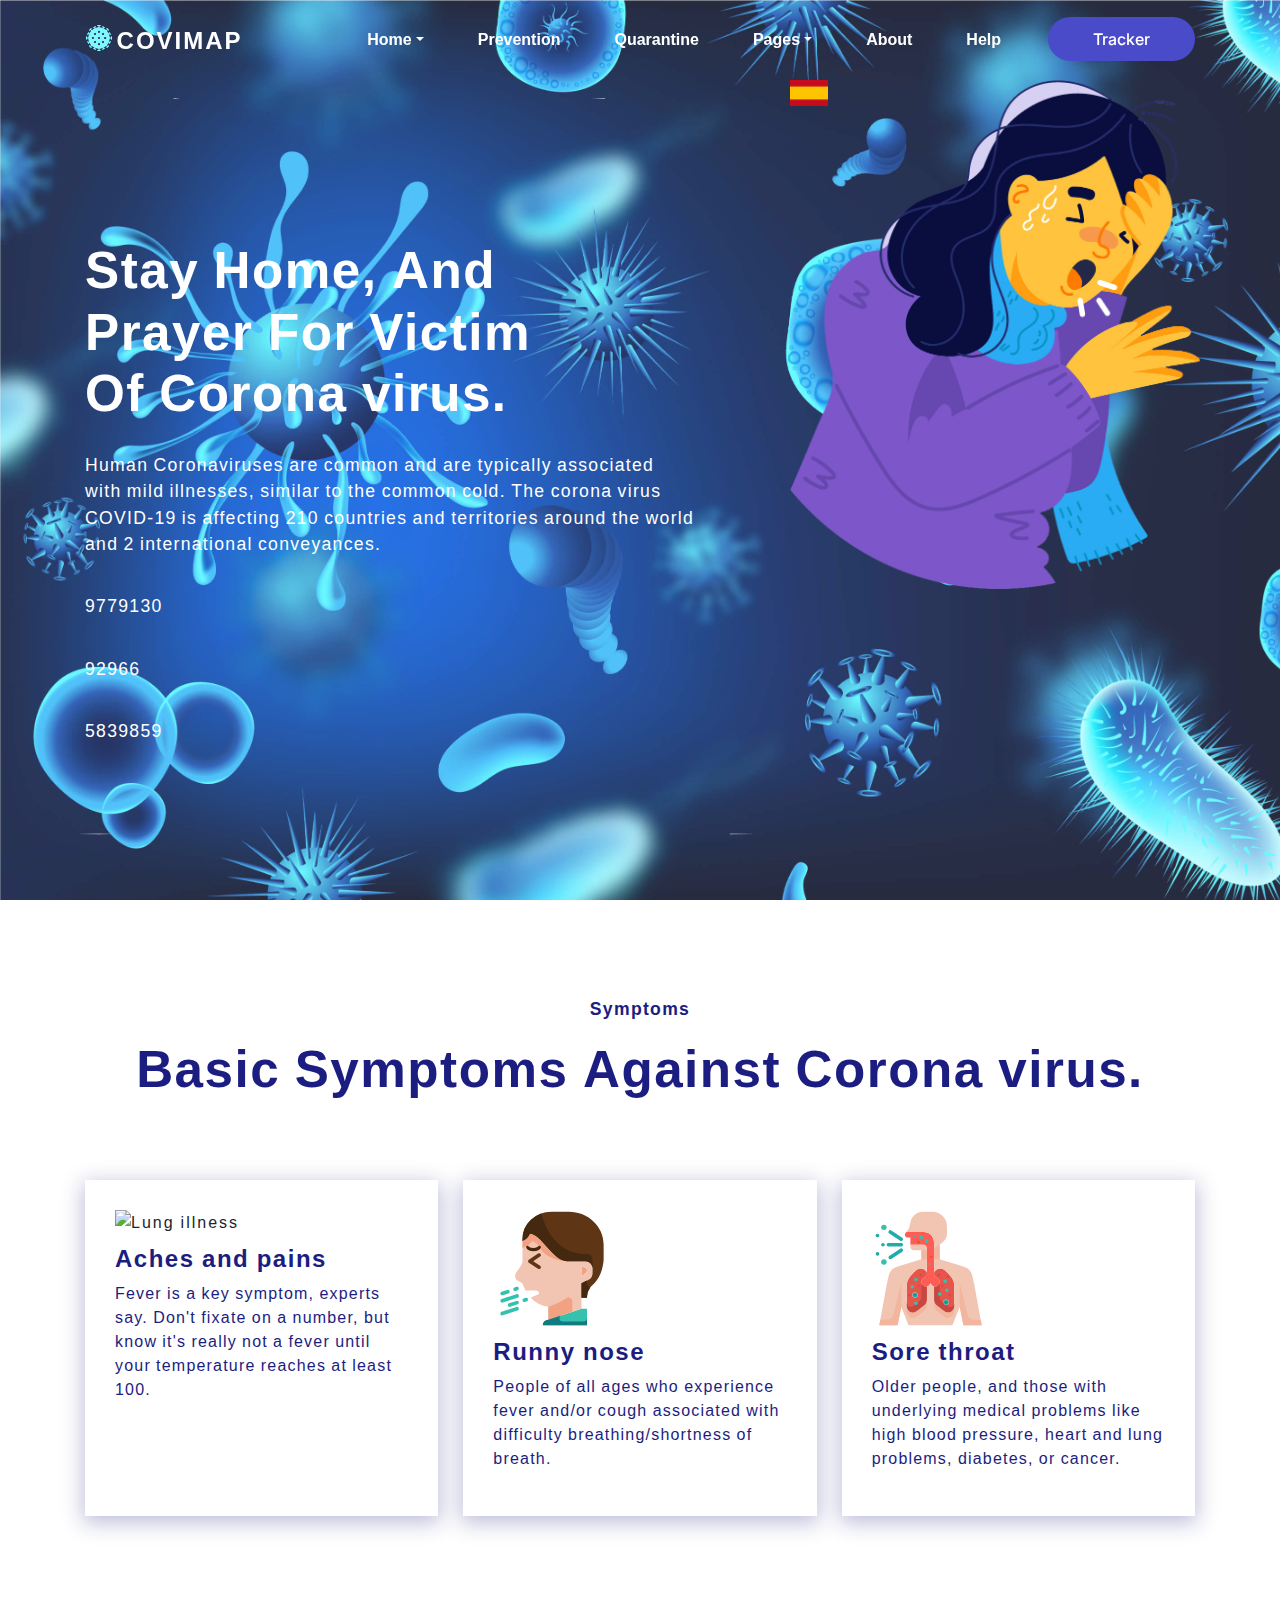
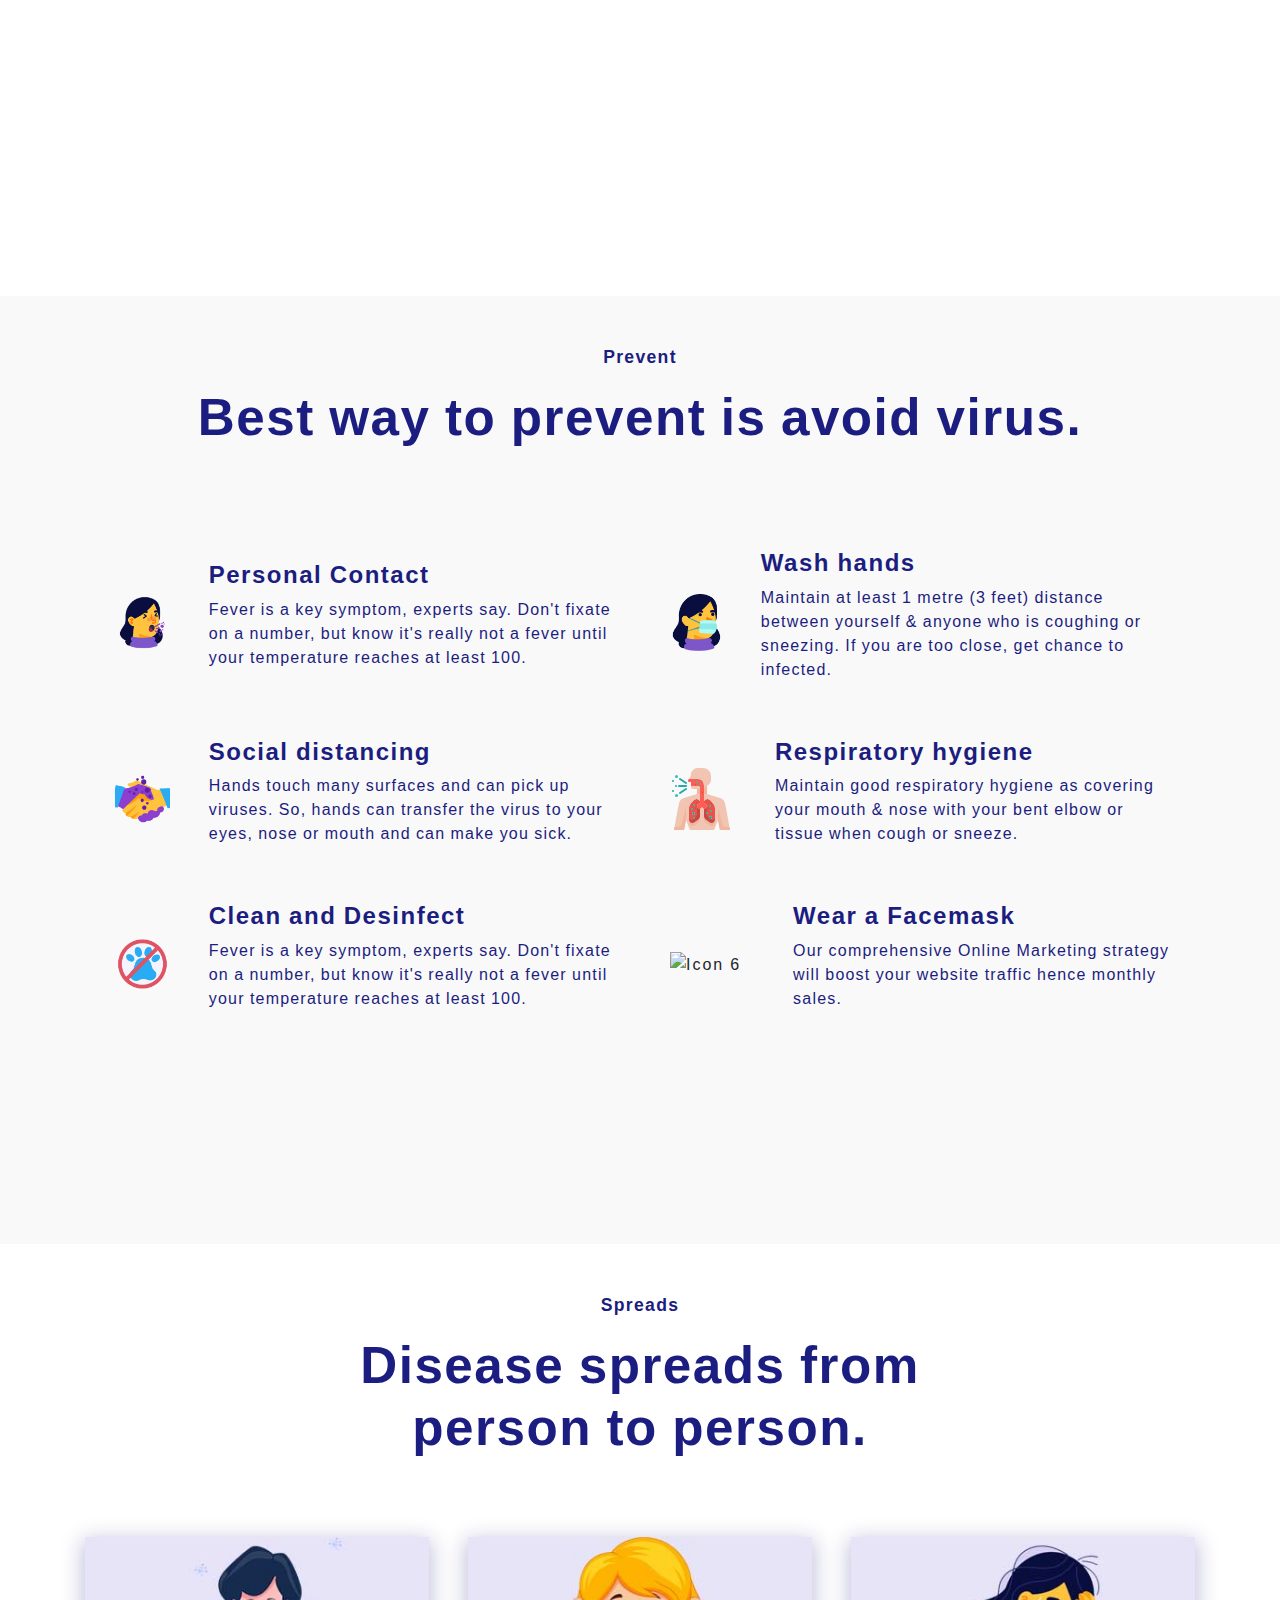
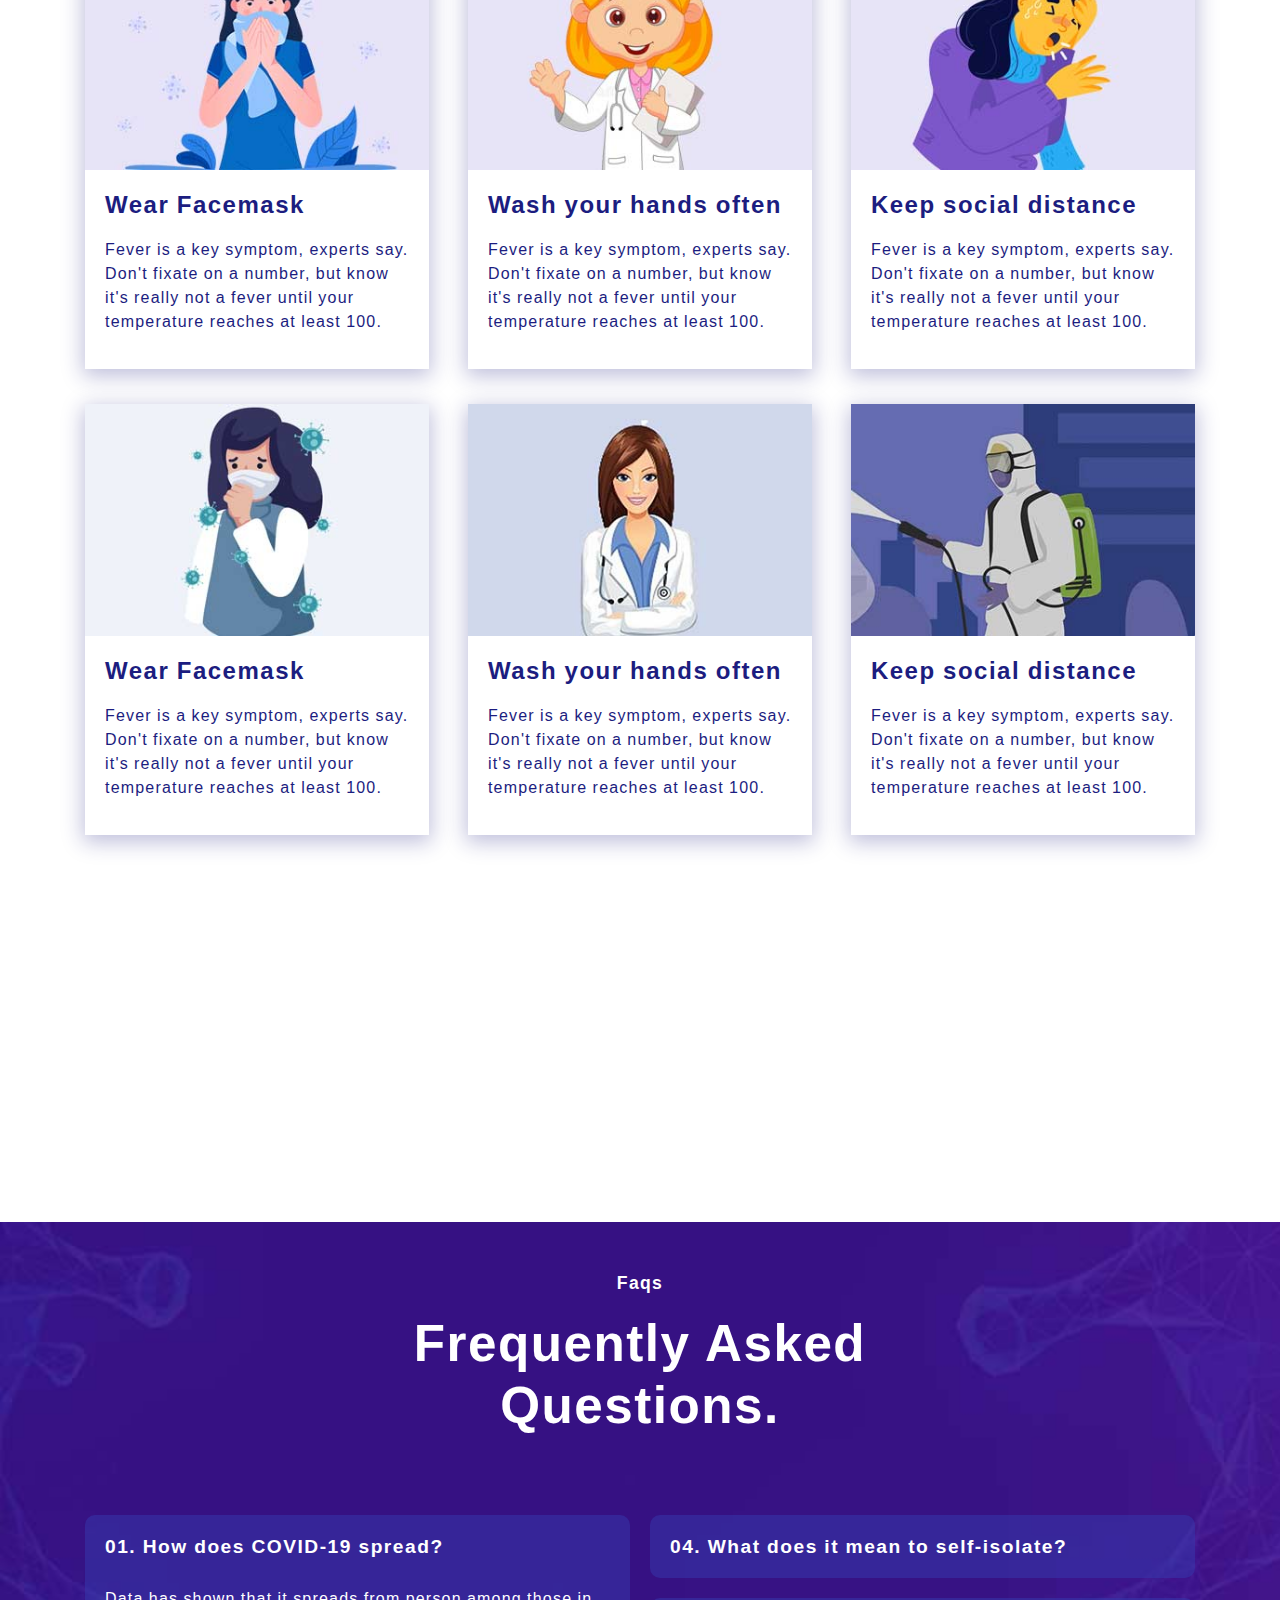
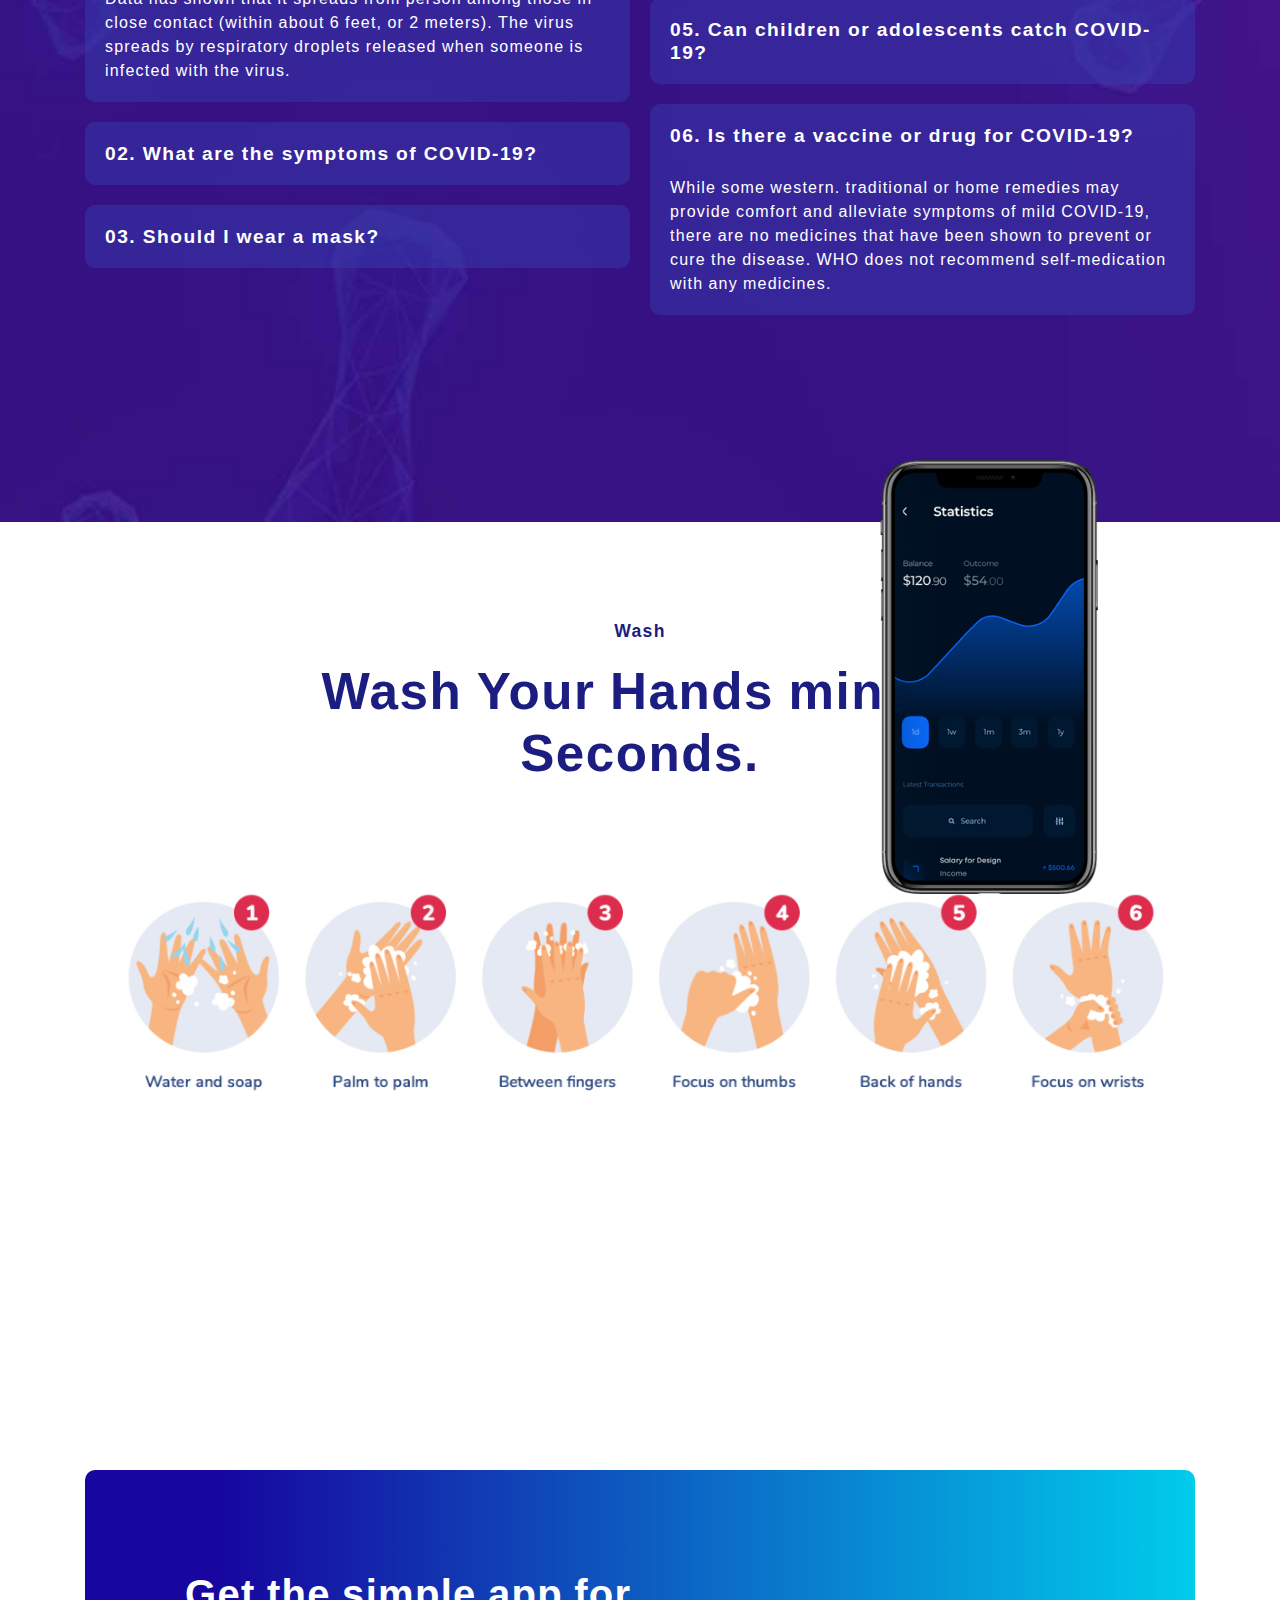
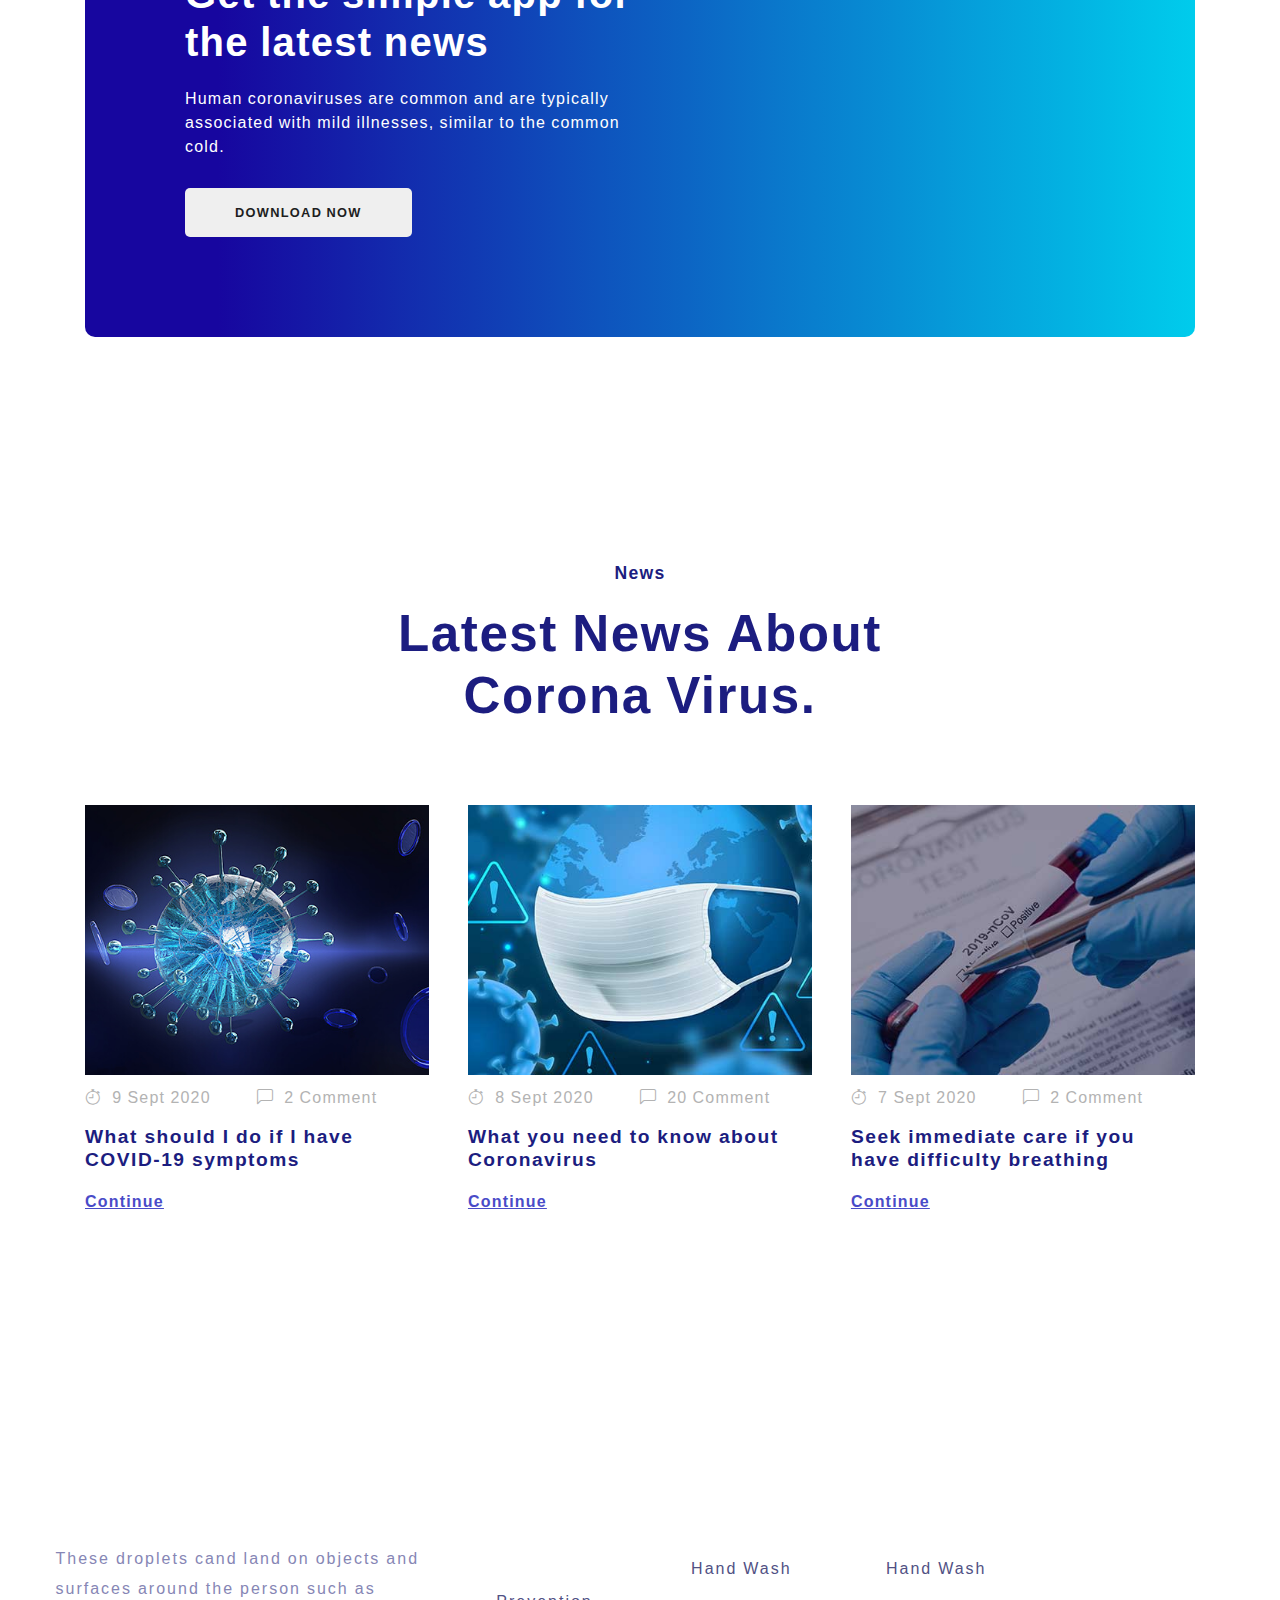
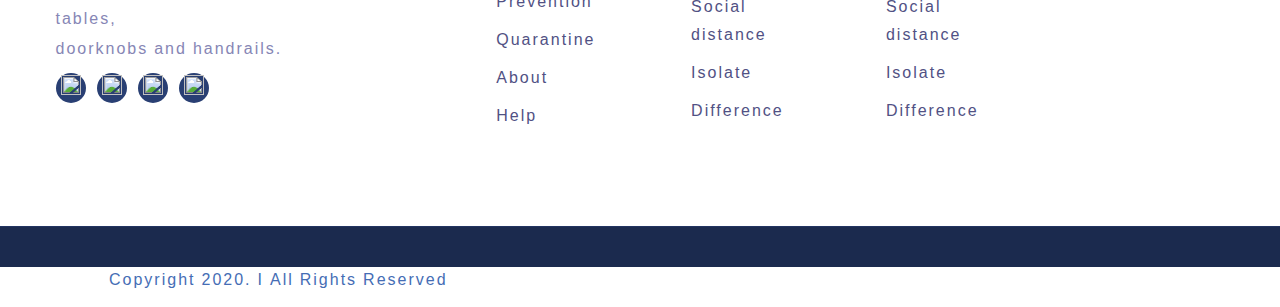
==== commit 66e057fe: "guillem merge and links" ====
--- a/index.html
+++ b/index.html
@@ -26,7 +26,7 @@
 	<nav class="navbar navbar-bar navbar-expand-lg navbar-dark fixed-top">
 		<div class="container">
 			<a class="navbar-brand" href="#">
-				<img src="/images/coronavirus.png" alt="Coronavirus">
+				<img src="media/images/coronavirus.png" alt="Coronavirus">
 				COVIMAP
 			</a>
 			<button class="navbar-toggler" type="button" data-toggle="collapse" data-target="#navbarsExampleDefault" aria-controls="navbarsExampleDefault" aria-expanded="false" aria-label="Toggle navigation">
@@ -69,7 +69,7 @@
 									<a class="nav-link" href="#">Help <span class="sr-only">(current)</span></a>
 							</li>
 					</ul>
-					<button type="button" class="btn btn-primary">Tracker</button>
+					<button type="button"  class="btn btn-primary"><a style="text-decoration: none; color: white"href="tracker.html">Tracker</a></button>
 			</div>
 		</div>
 	</nav>
@@ -85,12 +85,12 @@
 
 					<p>Human Coronaviruses are common and are typically associated with mild illnesses, 
 						similar to the common cold. The corona virus COVID-19 is affecting 210 countries 
-						& territories	around the world and 2 international conveyances.
+						and territories	around the world and 2 international conveyances.
 					</p>
 
 					<div class="country-box">
 						<div class="country-stats-1">
-							<img src="/images/spain_flag.png" alt="Spanish Flag">
+							<img src="media/images/spain_flag.png" alt="Spanish Flag">
 						</div>
 
 						<div class="country-stats-2">
@@ -101,7 +101,7 @@
 					</div>
 				</div>
 				<div class="hero-1-box-2">
-					<img src="/images/banner-right-image1.png" alt="Chica Covid">
+					<img src="media/images/banner-right-image1.png" alt="Chica Covid">
 				</div>
 			</div>
 		</div>
@@ -115,17 +115,17 @@
 
 		<div class="illness-box">
 			<div class="illness-box-1">
-				<img src="/images/lungs.png" alt="Lung illness">
+				<img src="media/images/lungs.png" alt="Lung illness">
 				<h2>Aches and pains</h2>
 				<p>Fever is a key symptom, experts say. Don't fixate on a number, but know it's really not a fever until your temperature reaches at least 100.</p>
 			</div>
 			<div class="illness-box-2">
-				<img src="/images/cough.svg" alt="Cough illness">
+				<img src="media/images/cough.svg" alt="Cough illness">
 				<h2>Runny nose</h2>
 				<p>People of all ages who experience fever and/or cough associated with difficulty breathing/shortness of breath.</p>
 			</div>
 			<div class="illness-box-3">
-				<img src="/images/breathing.svg" alt="Breath illness">
+				<img src="media/images/breathing.svg" alt="Breath illness">
 				<h2>Sore throat</h2>
 				<p>Older people, and those with underlying medical problems like high blood pressure, heart and lung problems, diabetes, or cancer.</p>
 			</div>
@@ -142,7 +142,7 @@
 			<div class="prevent-box">
 				<div class="prevent-box-1">
 					<div class="prevent-box-hexagon">
-						<img src="/images/icon2.png" alt="Icon 1">
+						<img src="media/images/icon2.png" alt="Icon 1">
 					</div>
 					<div class="prevent-box-1-info">
 						<h2>Personal Contact</h2>
@@ -152,7 +152,7 @@
 
 				<div class="prevent-box-2">
 					<div class="prevent-box-hexagon">
-						<img src="/images/icon4.png" alt="Icon 2">
+						<img src="media/images/icon4.png" alt="Icon 2">
 					</div>
 					<div class="prevent-box-2-info">
 						<h2>Wash hands</h2>
@@ -162,7 +162,7 @@
 
 				<div class="prevent-box-3">
 					<div class="prevent-box-hexagon">
-						<img src="/images/icon5.png" alt="Icon 3">
+						<img src="media/images/icon5.png" alt="Icon 3">
 					</div>
 					<div class="prevent-box-3-info">
 						<h2>Social distancing</h2>
@@ -172,7 +172,7 @@
 
 				<div class="prevent-box-4">
 					<div class="prevent-box-hexagon">
-						<img src="/images/breathing.svg" alt="Icon 4">
+						<img src="media/images/breathing.svg" alt="Icon 4">
 					</div>
 					<div class="prevent-box-4-info">
 						<h2>Respiratory hygiene</h2>
@@ -182,7 +182,7 @@
 
 				<div class="prevent-box-5">
 					<div class="prevent-box-hexagon">
-						<img src="/images/icon6.png" alt="Icon 5">
+						<img src="media/images/icon6.png" alt="Icon 5">
 					</div>
 					<div class="prevent-box-5-info">
 						<h2>Clean and Desinfect</h2>
@@ -192,7 +192,7 @@
 
 				<div class="prevent-box-6">
 					<div class="prevent-box-hexagon">
-						<img src="/images/lungs.png" alt="Icon 6">
+						<img src="media/images/lungs.png" alt="Icon 6">
 					</div>
 					<div class="prevent-box-6-info">
 						<h2>Wear a Facemask</h2>
@@ -213,37 +213,37 @@
 
 				<div class="spreads-box">
 					<div class="spreads-box-1">
-						<img src="/images/p-1.jpg" alt="Image 1">
+						<img src="media/images/p-1.jpg" alt="Image 1">
 						<h2>Wear Facemask</h2>
 						<p>Fever is a key symptom, experts say. Don't fixate on a number, but know it's really not a fever until your temperature reaches at least 100.</p>
 					</div>
 
 					<div class="spreads-box-2">
-						<img src="/images/p-2.jpg" alt="Image 2">
+						<img src="media/images/p-2.jpg" alt="Image 2">
 						<h2>Wash your hands often</h2>
 						<p>Fever is a key symptom, experts say. Don't fixate on a number, but know it's really not a fever until your temperature reaches at least 100.</p>
 					</div>
 
 					<div class="spreads-box-3">
-						<img src="/images/p-3.jpg" alt="Image 3">
+						<img src="media/images/p-3.jpg" alt="Image 3">
 						<h2>Keep social distance</h2>
 						<p>Fever is a key symptom, experts say. Don't fixate on a number, but know it's really not a fever until your temperature reaches at least 100.</p>
 					</div>
 
 					<div class="spreads-box-4">
-						<img src="/images/p-4.jpg" alt="Image 4">
+						<img src="media/images/p-4.jpg" alt="Image 4">
 						<h2>Wear Facemask</h2>
 						<p>Fever is a key symptom, experts say. Don't fixate on a number, but know it's really not a fever until your temperature reaches at least 100.</p>
 					</div>
 
 					<div class="spreads-box-5">
-						<img src="/images/p-5.jpg" alt="Image 5">
+						<img src="media/images/p-5.jpg" alt="Image 5">
 						<h2>Wash your hands often</h2>
 						<p>Fever is a key symptom, experts say. Don't fixate on a number, but know it's really not a fever until your temperature reaches at least 100.</p>
 					</div>
 
 					<div class="spreads-box-6">
-						<img src="/images/p-6.jpg" alt="Image 6">
+						<img src="media/images/p-6.jpg" alt="Image 6">
 						<h2>Keep social distance</h2>
 						<p>Fever is a key symptom, experts say. Don't fixate on a number, but know it's really not a fever until your temperature reaches at least 100.</p>
 					</div>
@@ -306,7 +306,7 @@
 						</h1>
 					</div>
 					<div class="hero-6-image">
-						<img src="/images/wash.png" alt="Wash Hands">
+						<img src="media/images/wash.png" alt="Wash Hands">
 					</div>
 				</div>
 			</div>
@@ -321,7 +321,7 @@
 								<button type="submit">DOWNLOAD NOW</button>
 							</div>
 							<div class="app-box-2">
-								<img src="/images/phone-1.png" alt="iPhone 1">
+								<img src="media/images/phone-1.png" alt="iPhone 1">
 							</div>
 						</div>
 					</div>
@@ -339,7 +339,7 @@
 
 					<div class="news-box">
 						<div class="news-box-1">
-							<img src="/images/blog-1.jpg" alt="Image 1">
+							<img src="media/images/blog-1.jpg" alt="Image 1">
 							<div class="news-box-data">
 								<div class="news-box-data-1">
 									<p><i class="bi bi-stopwatch"></i>9 Sept 2020</p>
@@ -352,7 +352,7 @@
 							<a href="#">Continue</a>
 						</div>
 						<div class="news-box-2">
-							<img src="/images/blog-2.jpg" alt="Image 1">
+							<img src="media/images/blog-2.jpg" alt="Image 1">
 							<div class="news-box-data">
 								<div class="news-box-data-1">
 									<p><i class="bi bi-stopwatch"></i>8 Sept 2020</p>
@@ -365,7 +365,7 @@
 							<a href="#">Continue</a>
 						</div>
 						<div class="news-box-3">
-							<img src="/images/blog-3.jpg" alt="Image 1">
+							<img src="media/images/blog-3.jpg" alt="Image 1">
 							<div class="news-box-data">
 								<div class="news-box-data-1">
 									<p><i class="bi bi-stopwatch"></i>7 Sept 2020</p>
@@ -387,21 +387,21 @@
 		<div class="bottom">
 				<div class="container">
 					<div class="seccion1">
-							<img src="images/logo-white.png">
+							<img src="media/images/logo-white.png">
 							<p class="subti">These droplets cand land on objects and<br>surfaces around the person such as
 									tables,<br>doorknobs and handrails.</p>
 							<div class="red-social">
 									<div class="container-reds">
-											<img src="images/icons/facebook.png" class="Facebook" height="20" width="20">
+											<img src="media/images/icons/facebook.png" class="Facebook" height="20" width="20">
 									</div>
 									<div class="container-reds">
-											<img src="images/icons/Twitter.png" class="Twitter" height="20" width="20">
+											<img src="media/images/icons/Twitter.png" class="Twitter" height="20" width="20">
 									</div>
 									<div class="container-reds">
-											<img src="images/icons/Linkedin.png" class="Linkedin" height="20" width="20">
+											<img src="media/images/icons/Linkedin.png" class="Linkedin" height="20" width="20">
 									</div>
 									<div class="container-reds">
-											<img src="images/icons/Youtube.png" class="Youtube" height="20" width="20">
+											<img src="media/images/icons/Youtube.png" class="Youtube" height="20" width="20">
 									</div>
 							</div>
 					</div>
@@ -478,8 +478,5 @@
 	<script src="https://code.jquery.com/jquery-3.3.1.slim.min.js" integrity="sha384-q8i/X+965DzO0rT7abK41JStQIAqVgRVzpbzo5smXKp4YfRvH+8abtTE1Pi6jizo" crossorigin="anonymous"></script>
 	<script src="https://cdnjs.cloudflare.com/ajax/libs/popper.js/1.14.7/umd/popper.min.js" integrity="sha384-UO2eT0CpHqdSJQ6hJty5KVphtPhzWj9WO1clHTMGa3JDZwrnQq4sF86dIHNDz0W1" crossorigin="anonymous"></script>
 	<script src="https://stackpath.bootstrapcdn.com/bootstrap/4.3.1/js/bootstrap.min.js" integrity="sha384-JjSmVgyd0p3pXB1rRibZUAYoIIy6OrQ6VrjIEaFf/nJGzIxFDsf4x0xIM+B07jRM" crossorigin="anonymous"></script>
-	
-	<script src="js/script.js"></script>
-
 </body>
 </html>--- a/css/stylesheet.css
+++ b/css/stylesheet.css
@@ -1,19 +1,19 @@
 @import url('https://fonts.googleapis.com/css2?family=Inter:wght@100;200;300;400;500;600;700;800;900&family=Kanit:ital,wght@0,100;0,200;0,300;0,400;0,500;1,100;1,200;1,300;1,400;1,500&family=Montserrat:ital,wght@0,100;0,200;0,300;0,400;0,500;0,600;0,700;0,800;0,900;1,100;1,200;1,300;1,400;1,500;1,600;1,700;1,800;1,900&family=Permanent+Marker&family=Poppins:ital,wght@0,100;0,200;0,300;0,400;0,500;0,600;0,700;0,800;0,900;1,100;1,200;1,300;1,400;1,500;1,600;1,700;1,800;1,900&display=swap');
 @font-face {
   font-family: 'Themify';
-  src: url("/fonts/themify.ttf");
+  src: url("../media/fonts/themify.ttf");
 }
 @font-face {
   font-family: 'FontAwesome';
-  src: url("/fonts/FontAwesome.otf");
+  src: url("../media/fonts/FontAwesome.otf");
 }
 @font-face {
   font-family: 'Lanenar Lane';
-  src: url("/fonts/lanenar_Lane.ttf");
+  src: url("../media/fonts/lanenar_Lane.ttf");
 }
 @font-face {
   font-family: 'Glyphicons Halflings Regular';
-  src: url("/fonts/glyphicons-halflings-regular.ttf");
+  src: url("../media/fonts/glyphicons-halflings-regular.ttf");
 }
 
 * {
@@ -88,7 +88,7 @@
 
 .hero-1::before {    
   content: "";
-  background-image: url("/images/3626307.jpg");
+  background-image: url("../media/images/3626307.jpg");
   background-size: cover;
   position: absolute;
   top: 0px;
